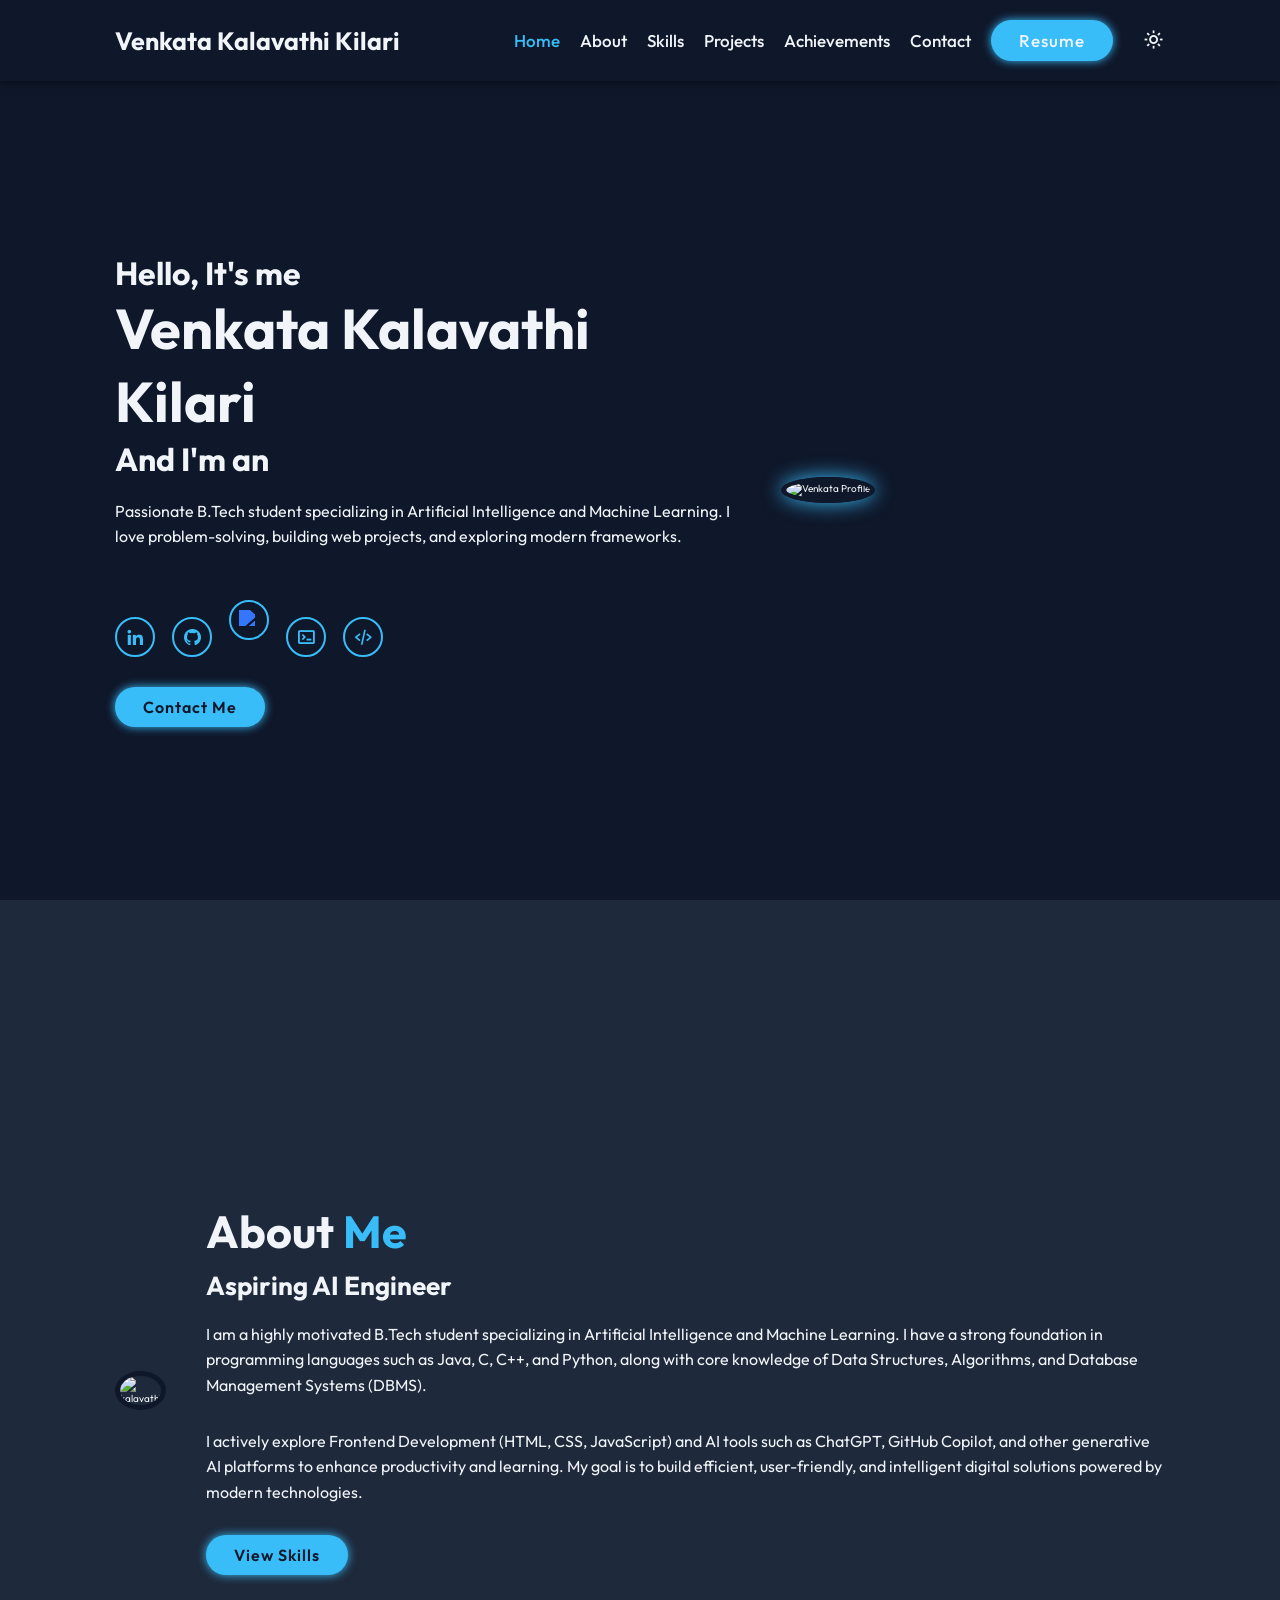
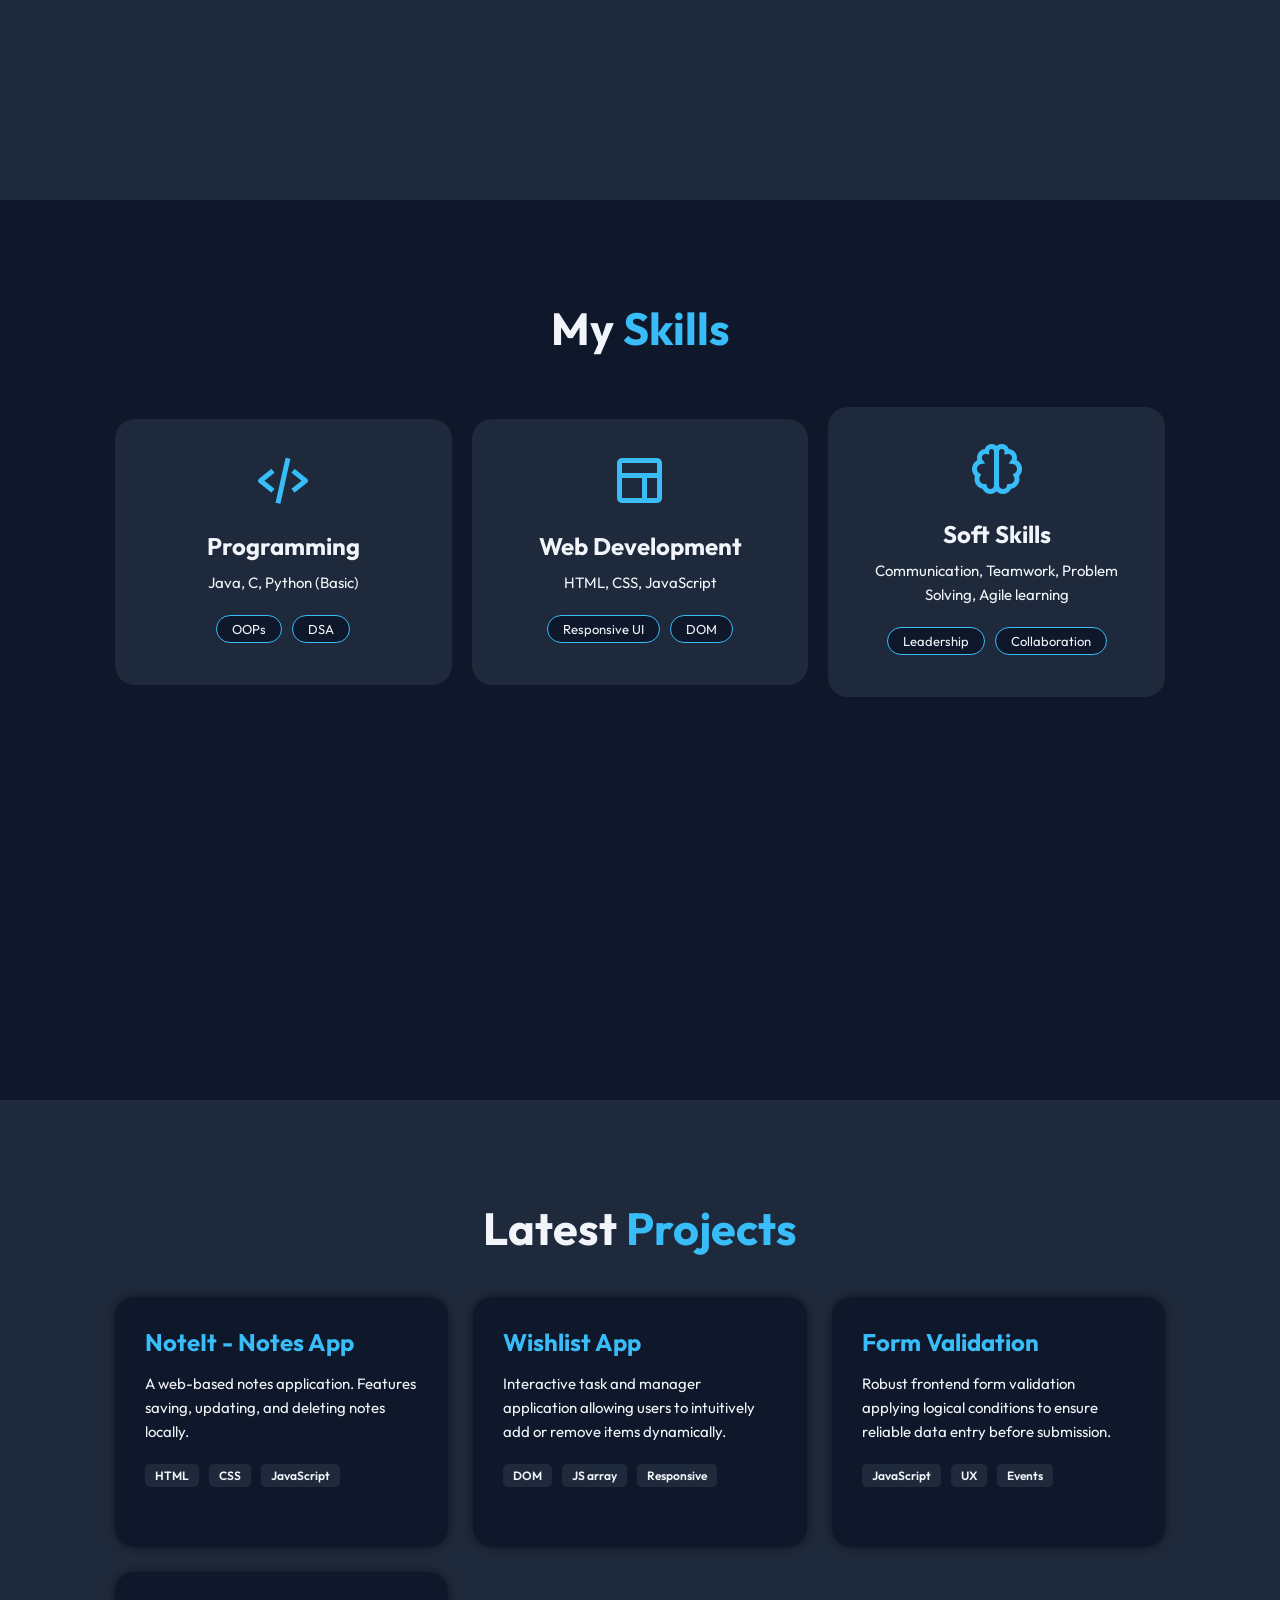
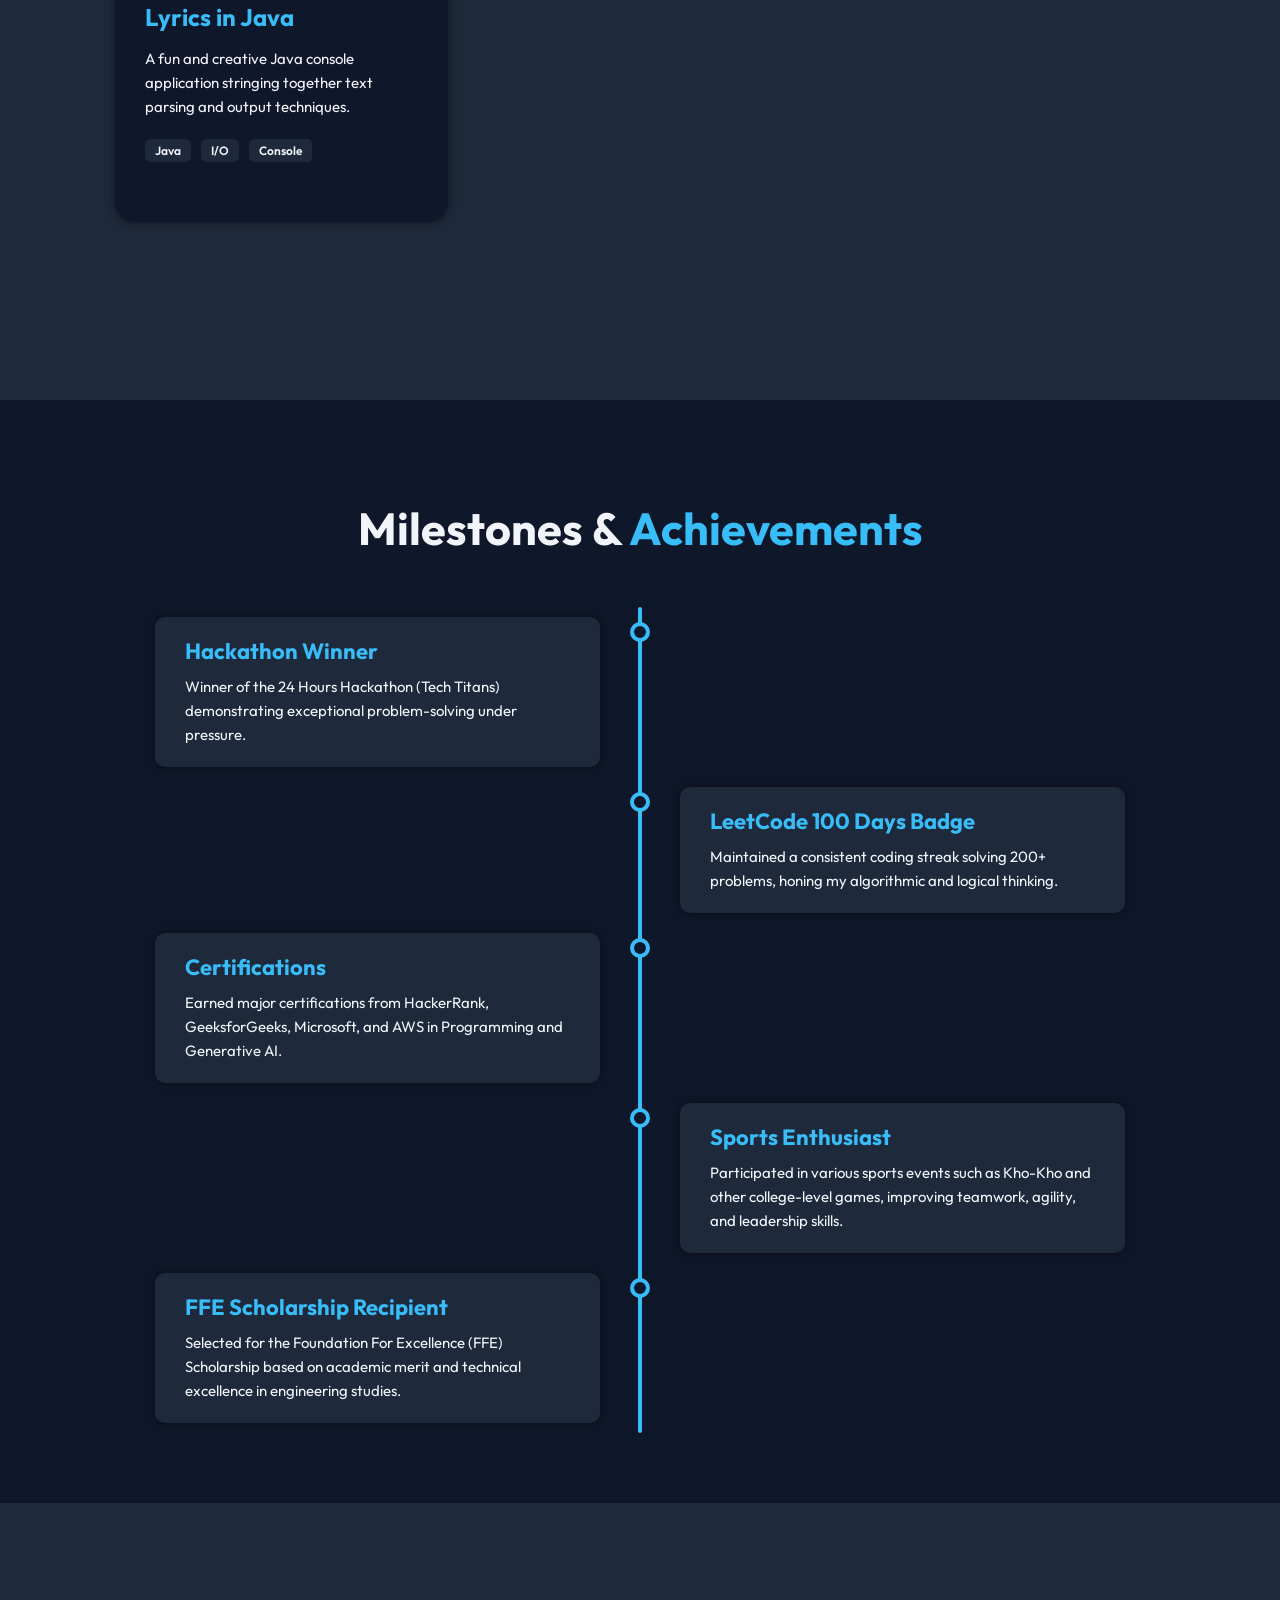
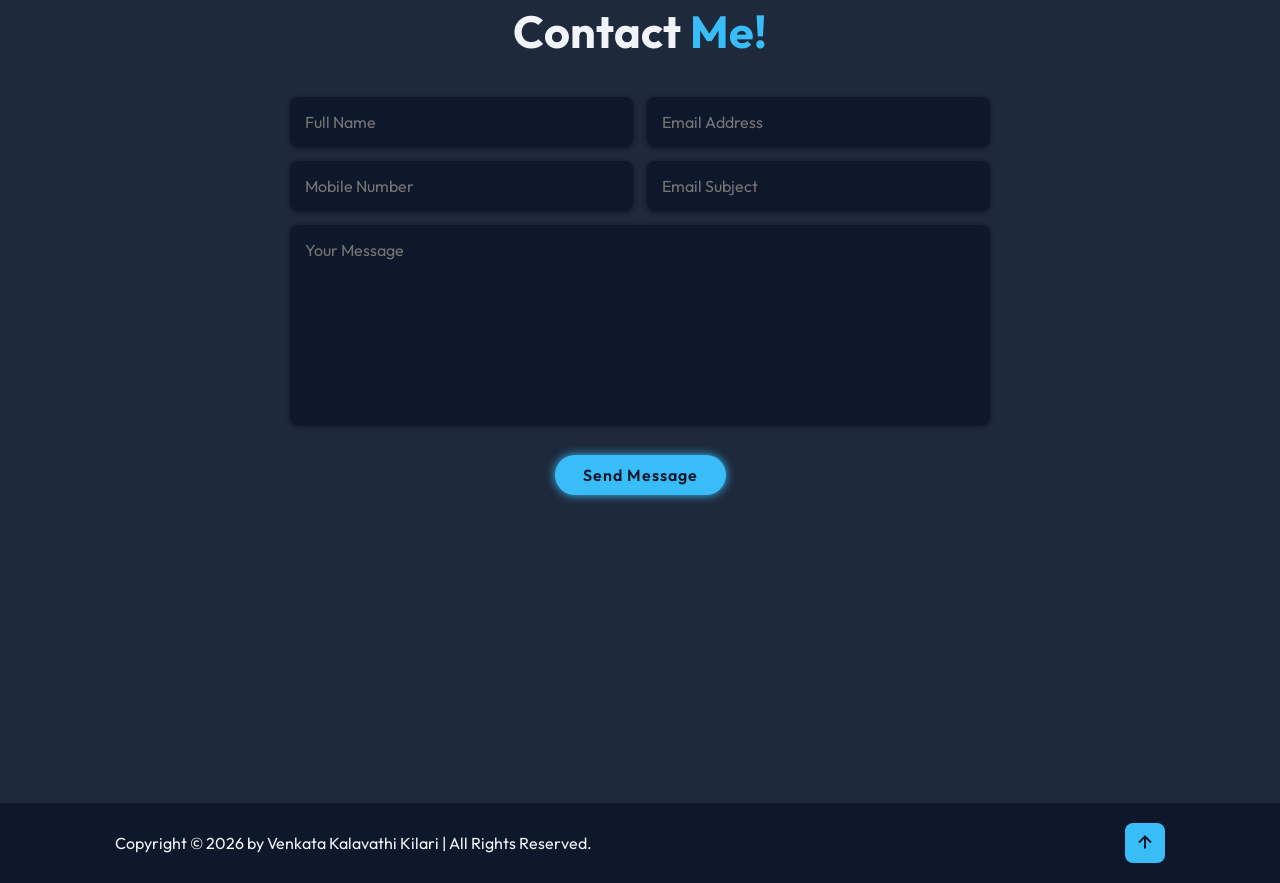
==== index.html @ 4424052f "Add files via upload" ====
<!DOCTYPE html>
<html lang="en">
<head>
    <meta charset="UTF-8">
    <meta name="viewport" content="width=device-width, initial-scale=1.0">
    <title>Venkata Kalavathi Kilari | Portfolio</title>
    <!-- Google Fonts -->
    <link href="https://fonts.googleapis.com/css2?family=Outfit:wght@300;400;600;700&display=swap" rel="stylesheet">
    <!-- Boxicons -->
    <link href='https://unpkg.com/boxicons@2.1.4/css/boxicons.min.css' rel='stylesheet'>
    <!-- Custom CSS -->
    <link rel="stylesheet" href="style.css">
</head>
<body>
    
    <!-- Header / Navbar -->
    <header class="header">
        <a href="#home" class="logo">Venkata Kalavathi Kilari</a>
        
        <div class="bx bx-menu" id="menu-icon"></div>

        <nav class="navbar">
            <a href="#home" class="active">Home</a>
            <a href="#about">About</a>
            <a href="#skills">Skills</a>
            <a href="#projects">Projects</a>
            <a href="#achievements">Achievements</a>
            <a href="#contact">Contact</a>
            <a href="kala_resume.pdf" download class="btn">Resume</a>
            <div class="theme-toggle">
                <i class='bx bx-moon' id="theme-btn"></i>
            </div>
        </nav>
    </header>

    <!-- Home Section -->
    <section class="home" id="home">
        <div class="home-content">
            <h3>Hello, It's me</h3>
            <h1>Venkata Kalavathi Kilari</h1>
            <h3>And I'm an <span class="multiple-text"></span></h3>
            <p>Passionate B.Tech student specializing in Artificial Intelligence and Machine Learning. I love problem-solving, building web projects, and exploring modern frameworks.</p>
            
           <div class="social-media">
    <a href="https://www.linkedin.com/in/venkata-kalavathi-kilari-476359321" target="_blank">
        <i class='bx bxl-linkedin'></i>
    </a>

    <a href="https://github.com/venkata-kalavathi-kilari" target="_blank">
        <i class='bx bxl-github'></i>
    </a>

    <a href="https://www.geeksforgeeks.org/profile/venkatakalavathikilari?tab=activity" target="_blank">
         <img src="https://upload.wikimedia.org/wikipedia/commons/4/43/GeeksforGeeks.svg" alt="GFG">
    </a>

   <a href="https://www.hackerrank.com/venkatakalavath1" target="_blank" class="hr-link">
    <i class='bx bx-terminal'></i>
    </a>

    <a href="https://leetcode.com/problemset/" target="_blank">
        <i class='bx bx-code-alt'></i>
    </a>
</div>
            
           <a href="#contact" class="btn">Contact Me</a>
        </div>
        <div class="home-img">
            <div class="img-box">
                <!-- Using a visually pleasing placeholder avatar -->
                <img src="https://media.licdn.com/dms/image/v2/D4E03AQESNVISHV5X1w/profile-displayphoto-crop_800_800/B4EZiN_6AXHEAM-/0/1754728997893?e=1778716800&v=beta&t=GZYtSQ_8j6cAqib2WDp7iJnQko_JyfWH1aXpebyuhdc" alt="Venkata Profile">
            </div>
        </div>
    </section>

    <!-- About Section -->
    <section class="about" id="about">
        <div class="about-img">
            <img src="https://media.licdn.com/dms/image/v2/D4E03AQESNVISHV5X1w/profile-displayphoto-crop_800_800/B4EZiN_6AXHEAM-/0/1754728997893?e=1778716800&v=beta&t=GZYtSQ_8j6cAqib2WDp7iJnQko_JyfWH1aXpebyuhdc" alt="kalavathi">
        </div>
        <div class="about-content">
            <h2 class="heading">About <span>Me</span></h2>
            <h3>Aspiring AI Engineer</h3>
           <p>
I am a highly motivated B.Tech student specializing in Artificial Intelligence and Machine Learning. I have a strong foundation in programming languages such as Java, C, C++, and Python, along with core knowledge of Data Structures, Algorithms, and Database Management Systems (DBMS).
</p>

<p>
I actively explore Frontend Development (HTML, CSS, JavaScript) and AI tools such as ChatGPT, GitHub Copilot, and other generative AI platforms to enhance productivity and learning. My goal is to build efficient, user-friendly, and intelligent digital solutions powered by modern technologies.
</p>
            <a href="#skills" class="btn">View Skills</a>
        </div>
    </section>

    <!-- Skills Section -->
    <section class="skills" id="skills">
        <h2 class="heading">My <span>Skills</span></h2>
        
        <div class="skills-container">
            <div class="skills-box">
                <i class='bx bx-code-alt'></i>
                <h3>Programming</h3>
                <p>Java, C, Python (Basic)</p>
                <div class="skill-tags">
                    <span>OOPs</span>
                    <span>DSA</span>
                </div>
            </div>
            
            <div class="skills-box">
                <i class='bx bx-layout'></i>
                <h3>Web Development</h3>
                <p>HTML, CSS, JavaScript</p>
                <div class="skill-tags">
                    <span>Responsive UI</span>
                    <span>DOM</span>
                </div>
            </div>
            
            <div class="skills-box">
                <i class='bx bx-brain'></i>
                <h3>Soft Skills</h3>
                <p>Communication, Teamwork, Problem Solving, Agile learning</p>
                <div class="skill-tags">
                    <span>Leadership</span>
                    <span>Collaboration</span>
                </div>
            </div>
        </div>
    </section>

    <!-- Projects Section -->
    <section class="projects" id="projects">
        <h2 class="heading">Latest <span>Projects</span></h2>
        
        <div class="portfolio-container">
            <div class="portfolio-box">
                <div class="portfolio-content">
                    <h4>NoteIt - Notes App</h4>
                    <p>A web-based notes application. Features saving, updating, and deleting notes locally.</p>
                    <div class="tech-stack">
                        <span>HTML</span><span>CSS</span><span>JavaScript</span>
                    </div>
                </div>
            </div>

            <div class="portfolio-box">
                <div class="portfolio-content">
                    <h4>Wishlist App</h4>
                    <p>Interactive task and manager application allowing users to intuitively add or remove items dynamically.</p>
                    <div class="tech-stack">
                        <span>DOM</span><span>JS array</span><span>Responsive</span>
                    </div>
                </div>
            </div>

            <div class="portfolio-box">
                <div class="portfolio-content">
                    <h4>Form Validation</h4>
                    <p>Robust frontend form validation applying logical conditions to ensure reliable data entry before submission.</p>
                    <div class="tech-stack">
                        <span>JavaScript</span><span>UX</span><span>Events</span>
                    </div>
                </div>
            </div>

            <div class="portfolio-box">
                <div class="portfolio-content">
                    <h4>Lyrics in Java</h4>
                    <p>A fun and creative Java console application stringing together text parsing and output techniques.</p>
                    <div class="tech-stack">
                        <span>Java</span><span>I/O</span><span>Console</span>
                    </div>
                </div>
            </div>
        </div>
    </section>

    <!-- Achievements Section -->
    <section class="achievements" id="achievements">
        <h2 class="heading">Milestones & <span>Achievements</span></h2>
        
        <div class="timeline">
            <div class="timeline-item">
                <div class="timeline-dot"></div>
                <div class="timeline-content">
                    <h3>Hackathon Winner</h3>
                    <p>Winner of the 24 Hours Hackathon (Tech Titans) demonstrating exceptional problem-solving under pressure.</p>
                </div>
            </div>
            <div class="timeline-item">
                <div class="timeline-dot"></div>
                <div class="timeline-content">
                    <h3>LeetCode 100 Days Badge</h3>
                    <p>Maintained a consistent coding streak solving 200+ problems, honing my algorithmic and logical thinking.</p>
                </div>
            </div>
            <div class="timeline-item">
                <div class="timeline-dot"></div>
                <div class="timeline-content">
                    <h3>Certifications</h3>
                    <p>Earned major certifications from HackerRank, GeeksforGeeks, Microsoft, and AWS in Programming and Generative AI.</p>
                </div>
            </div>
            <div class="timeline-item">
                <div class="timeline-dot"></div>
                <div class="timeline-content">
                    <h3>Sports Enthusiast</h3>
                    <p>Participated in various sports events such as Kho-Kho and other college-level games, improving teamwork, agility, and leadership skills.</p>
                </div>
            </div>
            <div class="timeline-item">
    <div class="timeline-dot"></div>
    <div class="timeline-content">
       <h3>FFE Scholarship Recipient</h3>
    <p>Selected for the Foundation For Excellence (FFE) Scholarship based on academic merit and technical excellence in engineering studies.</p>
    </div>
</div>
        </div>
    </section>

    <!-- Contact Section -->
    <section class="contact" id="contact">
    <h2 class="heading">Contact <span>Me!</span></h2>
    
    <form action="https://formsubmit.co/venkatakalavathikilari@gmail.com" method="POST">

    <input type="hidden" name="_captcha" value="false">
    <input type="hidden" name="_next" value="https://thankyou-d0d315.netlify.app/">

    <div class="input-box">
        <input type="text" name="name" placeholder="Full Name" required>
        <input type="email" name="email" placeholder="Email Address" required>
    </div>

    <div class="input-box">
        <input type="number" name="phone" placeholder="Mobile Number">
        <input type="text" name="subject" placeholder="Email Subject">
    </div>

    <textarea name="message" placeholder="Your Message" required></textarea>

    <input type="submit" value="Send Message" class="btn">

</form>
</section>
    <!-- Footer -->
    <footer class="footer">
        <div class="footer-text">
            <p>Copyright &copy; 2026 by Venkata Kalavathi Kilari | All Rights Reserved.</p>
        </div>
        <div class="footer-iconTop">
            <a href="#home"><i class='bx bx-up-arrow-alt'></i></a>
        </div>
    </footer>

    <!-- Typed JS for typing animation -->
    <script src="https://unpkg.com/typed.js@2.1.0/dist/typed.umd.js"></script>
    <!-- Custom JS -->
    <script src="script.js"></script>
</body>
</html>
---- style.css ----
/* Base styling and variables */
:root {
    --bg-color: #f8fafc;
    --text-color: #0f172a;
    --main-color: #6366f1; /* Indigo color for modern feel */
    --second-bg-color: #e2e8f0;
    --shadow-color: rgba(0,0,0,0.1);
}

.dark-mode {
    --bg-color: #0f172a;
    --text-color: #f1f5f9;
    --main-color: #38bdf8; /* Light blue accent */
    --second-bg-color: #1e293b;
    --shadow-color: rgba(0,0,0,0.5);
}

* {
    margin: 0;
    padding: 0;
    box-sizing: border-box;
    text-decoration: none;
    border: none;
    outline: none;
    scroll-behavior: smooth;
    font-family: 'Outfit', sans-serif;
}

html {
    font-size: 62.5%; /* 1rem = 10px */
    overflow-x: hidden;
}

body {
    background: var(--bg-color);
    color: var(--text-color);
    transition: background 0.3s ease, color 0.3s ease;
}

/* Header & Nav */
.header {
    position: fixed;
    top: 0;
    left: 0;
    width: 100%;
    padding: 2rem 9%;
    background: var(--bg-color);
    display: flex;
    justify-content: space-between;
    align-items: center;
    z-index: 100;
    transition: 0.3s;
    box-shadow: 0 .1rem 1rem var(--shadow-color);
}

.logo {
    font-size: 2.5rem;
    color: var(--text-color);
    font-weight: 700;
    cursor: default;
}

.logo span {
    color: var(--main-color);
}

.navbar {
    display: flex;
    align-items: center;
    gap: 2rem;
}

.navbar a {
    font-size: 1.7rem;
    color: var(--text-color);
    font-weight: 500;
    transition: 0.3s;
}

.navbar a:hover,
.navbar a.active {
    color: var(--main-color);
}

#menu-icon {
    font-size: 3.6rem;
    color: var(--text-color);
    display: none;
    cursor: pointer;
}

.theme-toggle {
    font-size: 2.2rem;
    cursor: pointer;
    color: var(--text-color);
    margin-left: 1rem;
    transition: 0.3s;
}

.theme-toggle:hover {
    color: var(--main-color);
}

/* Base Section */
section {
    min-height: 100vh;
    padding: 10rem 9% 2rem;
}

.heading {
    text-align: center;
    font-size: 4.5rem;
}

.heading span {
    color: var(--main-color);
}

/* Home Section */
.home {
    display: flex;
    justify-content: center;
    align-items: center;
    gap: 4rem;
}

.home-content h3 {
    font-size: 3.2rem;
    font-weight: 700;
}

.home-content h3:nth-of-type(2) {
    margin-bottom: 2rem;
}

span.multiple-text {
    color: var(--main-color);
}

.home-content h1 {
    font-size: 5.6rem;
    font-weight: 700;
    line-height: 1.3;
}

.home-content p {
    font-size: 1.6rem;
    line-height: 1.6;
    margin-bottom: 2rem;
}
.social-media a img {
    width: 2rem;
    height: 2rem;
    object-fit: contain;
    display: block;
    transition: 0.3s ease;
    
    /* BLUE THEME FILTER (matches your UI) */
    filter: brightness(0) saturate(100%) invert(35%) sepia(80%) saturate(1200%) hue-rotate(200deg);
}

/* same hover effect as others */
.social-media a:hover img {
    transform: scale(1.1);
}
.social-media a[href*="hackerrank"] img {
    width: 2rem;
    height: 2rem;
    filter: brightness(0) saturate(100%) invert(35%) sepia(80%) saturate(1200%) hue-rotate(200deg);
}
.social-media a {
    display: inline-flex;
    justify-content: center;
    align-items: center;
    width: 4rem;
    height: 4rem;
    background: transparent;
    border: .2rem solid var(--main-color);
    border-radius: 50%;
    font-size: 2rem;
    color: var(--main-color);
    margin: 3rem 1.5rem 3rem 0;
    transition: 0.5s ease;
}

.social-media a:hover {
    background: var(--main-color);
    color: var(--bg-color);
    box-shadow: 0 0 1rem var(--main-color);
}

.btn {
    display: inline-block;
    padding: 1rem 2.8rem;
    background: var(--main-color);
    border-radius: 4rem;
    box-shadow: 0 0 1rem var(--main-color);
    font-size: 1.6rem;
    color: var(--bg-color);
    letter-spacing: .1rem;
    font-weight: 600;
    transition: 0.5s ease;
}

.btn:hover {
    box-shadow: none;
    transform: scale(1.05);
}

.home-img .img-box {
    width: 30vw;
    animation: floatImage 4s ease-in-out infinite;
}

.home-img .img-box img {
    width: 100%;
    border-radius: 50%;
    box-shadow: 0 0 2rem var(--main-color);
    border: 5px solid var(--bg-color);
}

@keyframes floatImage {
    0% { transform: translateY(0); }
    50% { transform: translateY(-2.4rem); }
    100% { transform: translateY(0); }
}

/* About Section */
.about {
    display: flex;
    justify-content: center;
    align-items: center;
    gap: 4rem;
    background: var(--second-bg-color);
}

.about-img img {
    width: 30vw;
    border-radius: 50%;
    border: 5px solid var(--bg-color);
}

.about-content h2 {
    text-align: left;
    line-height: 1.2;
}

.about-content h3 {
    font-size: 2.6rem;
    margin: 1rem 0 2rem;
}

.about-content p {
    font-size: 1.6rem;
    margin: 2rem 0 3rem;
    line-height: 1.6;
}

/* Skills Section */
.skills h2 {
    margin-bottom: 5rem;
}

.skills-container {
    display: flex;
    justify-content: center;
    align-items: center;
    flex-wrap: wrap;
    gap: 2rem;
}

.skills-container .skills-box {
    flex: 1 1 30rem;
    background: var(--second-bg-color);
    padding: 3rem 2rem 4rem;
    border-radius: 2rem;
    text-align: center;
    border: .2rem solid transparent;
    transition: 0.5s ease;
}

.skills-container .skills-box:hover {
    border-color: var(--main-color);
    transform: translateY(-10px);
}

.skills-box i {
    font-size: 6rem;
    color: var(--main-color);
    margin-bottom: 2rem;
}

.skills-box h3 {
    font-size: 2.4rem;
    margin-bottom: 1rem;
}

.skills-box p {
    font-size: 1.5rem;
    margin: 1rem 0 2rem;
    line-height: 1.6;
}

.skill-tags {
    display: flex;
    justify-content: center;
    gap: 1rem;
    flex-wrap: wrap;
}

.skill-tags span {
    font-size: 1.3rem;
    background: var(--bg-color);
    padding: .5rem 1.5rem;
    border-radius: 2rem;
    border: .1rem solid var(--main-color);
    color: var(--text-color);
}

/* Projects Section */
.projects {
    background: var(--second-bg-color);
}

.projects h2 {
    margin-bottom: 4rem;
}

.portfolio-container {
    display: grid;
    grid-template-columns: repeat(auto-fit, minmax(30rem, 1fr));
    align-items: center;
    gap: 2.5rem;
}

.portfolio-box {
    border-radius: 2rem;
    box-shadow: 0 0 1rem var(--shadow-color);
    overflow: hidden;
    background: var(--bg-color);
    transition: 0.5s ease;
    padding: 3rem;
    display: flex;
    flex-direction: column;
    justify-content: space-between;
    height: 100%;
    min-height: 25rem;
}

.portfolio-box:hover {
    transform: translateY(-10px);
}

.portfolio-content h4 {
    font-size: 2.4rem;
    margin-bottom: 1.5rem;
    color: var(--main-color);
}

.portfolio-content p {
    font-size: 1.5rem;
    line-height: 1.6;
    margin-bottom: 2rem;
}

.tech-stack {
    display: flex;
    gap: 1rem;
    flex-wrap: wrap;
}

.tech-stack span {
    font-size: 1.2rem;
    background: var(--second-bg-color);
    padding: .4rem 1rem;
    border-radius: .5rem;
    color: var(--text-color);
    font-weight: 600;
}

/* Achievements Timeline */
.timeline {
    position: relative;
    max-width: 1200px;
    margin: 5rem auto;
}

.timeline::after {
    content: '';
    position: absolute;
    width: 4px;
    background-color: var(--main-color);
    top: 0;
    bottom: 0;
    left: 50%;
    margin-left: -2px;
    border-radius: 3px;
}

.timeline-item {
    padding: 10px 40px;
    position: relative;
    background-color: inherit;
    width: 50%;
}

.timeline-item:nth-child(odd) {
    left: 0;
}

.timeline-item:nth-child(even) {
    left: 50%;
}

.timeline-dot {
    position: absolute;
    width: 20px;
    height: 20px;
    right: -10px;
    background-color: var(--bg-color);
    border: 4px solid var(--main-color);
    top: 15px;
    border-radius: 50%;
    z-index: 1;
}

.timeline-item:nth-child(even) .timeline-dot {
    left: -10px;
}

.timeline-content {
    padding: 20px 30px;
    background-color: var(--second-bg-color);
    position: relative;
    border-radius: 10px;
    box-shadow: 0 0 1rem var(--shadow-color);
    transition: transform 0.3s ease;
}

.timeline-content:hover {
    transform: scale(1.02);
}

.timeline-content h3 {
    font-size: 2.2rem;
    margin-bottom: 1rem;
    color: var(--main-color);
}

.timeline-content p {
    font-size: 1.5rem;
    line-height: 1.6;
}

/* Contact Section */
.contact {
    background: var(--second-bg-color);
}

.contact h2 {
    margin-bottom: 3rem;
}

.contact form {
    max-width: 70rem;
    margin: 1rem auto;
    text-align: center;
    margin-bottom: 3rem;
}

.contact form .input-box {
    display: flex;
    justify-content: space-between;
    flex-wrap: wrap;
}

.contact form .input-box input,
.contact form textarea {
    width: 100%;
    padding: 1.5rem;
    font-size: 1.6rem;
    color: var(--text-color);
    background: var(--bg-color);
    border-radius: .8rem;
    margin: .7rem 0;
    box-shadow: 0 .1rem .5rem var(--shadow-color);
}

.contact form .input-box input {
    width: 49%;
}

.contact form textarea {
    resize: none;
    width: 100%;
    height: 200px;
}

.contact form .btn {
    margin-top: 2rem;
    cursor: pointer;
}

/* Footer Section */
.footer {
    display: flex;
    justify-content: space-between;
    align-items: center;
    flex-wrap: wrap;
    padding: 2rem 9%;
    background: var(--bg-color);
}

.footer-text p {
    font-size: 1.6rem;
}

.footer-iconTop a {
    display: inline-flex;
    justify-content: center;
    align-items: center;
    padding: .8rem;
    background: var(--main-color);
    border-radius: .8rem;
    transition: 0.5s ease;
}

.footer-iconTop a i {
    font-size: 2.4rem;
    color: var(--bg-color);
}

.footer-iconTop a:hover {
    box-shadow: 0 0 1rem var(--main-color);
    transform: translateY(-5px);
}

/* Responsive Design */
@media (max-width: 1200px) {
    html {
        font-size: 55%;
    }
}

@media (max-width: 991px) {
    .header {
        padding: 2rem 3%;
    }
    section {
        padding: 10rem 3% 2rem;
    }
    .footer {
        padding: 2rem 3%;
    }
    .home {
        flex-direction: column;
    }
    .about {
        flex-direction: column-reverse;
    }
    .home-img .img-box, .about-img img {
        width: 60vw;
    }
    .timeline::after {
        left: 31px;
    }
    .timeline-item {
        width: 100%;
        padding-left: 70px;
        padding-right: 25px;
    }
    .timeline-item:nth-child(even) {
        left: 0%;
    }
    .timeline-item:nth-child(even) .timeline-dot,
    .timeline-item:nth-child(odd) .timeline-dot {
        left: 21px;
    }
}

@media (max-width: 768px) {
    #menu-icon {
        display: block;
    }
    .navbar {
        position: absolute;
        top: 100%;
        left: 0;
        width: 100%;
        padding: 1rem 3%;
        background: var(--bg-color);
        border-top: .1rem solid rgba(0,0,0,.1);
        box-shadow: 0 .5rem 1rem var(--shadow-color);
        flex-direction: column;
        align-items: flex-start;
        display: none;
    }
    .navbar.active {
        display: flex;
    }
    .navbar a {
        display: block;
        font-size: 2rem;
        margin: 1rem 0;
    }
    .home-content h1 {
        font-size: 5rem;
    }
    .contact form .input-box input {
        width: 100%;
    }
}
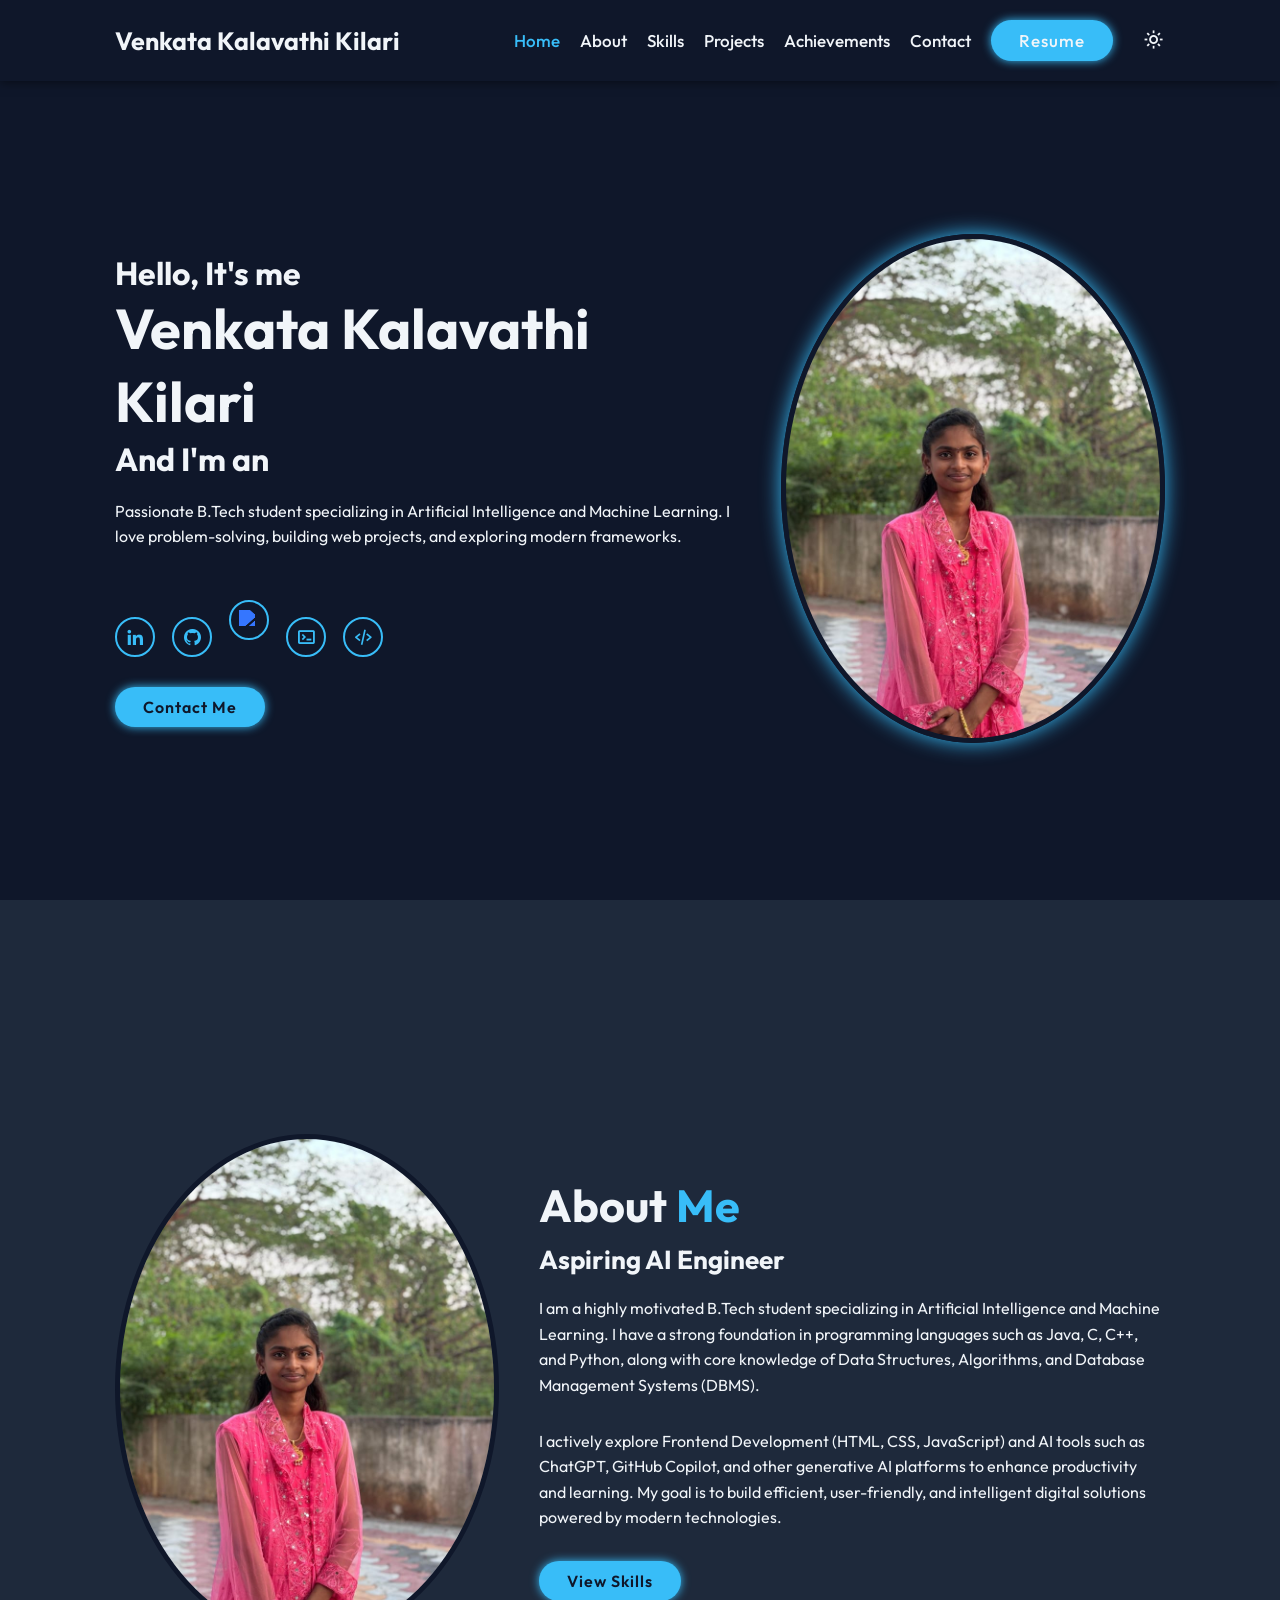
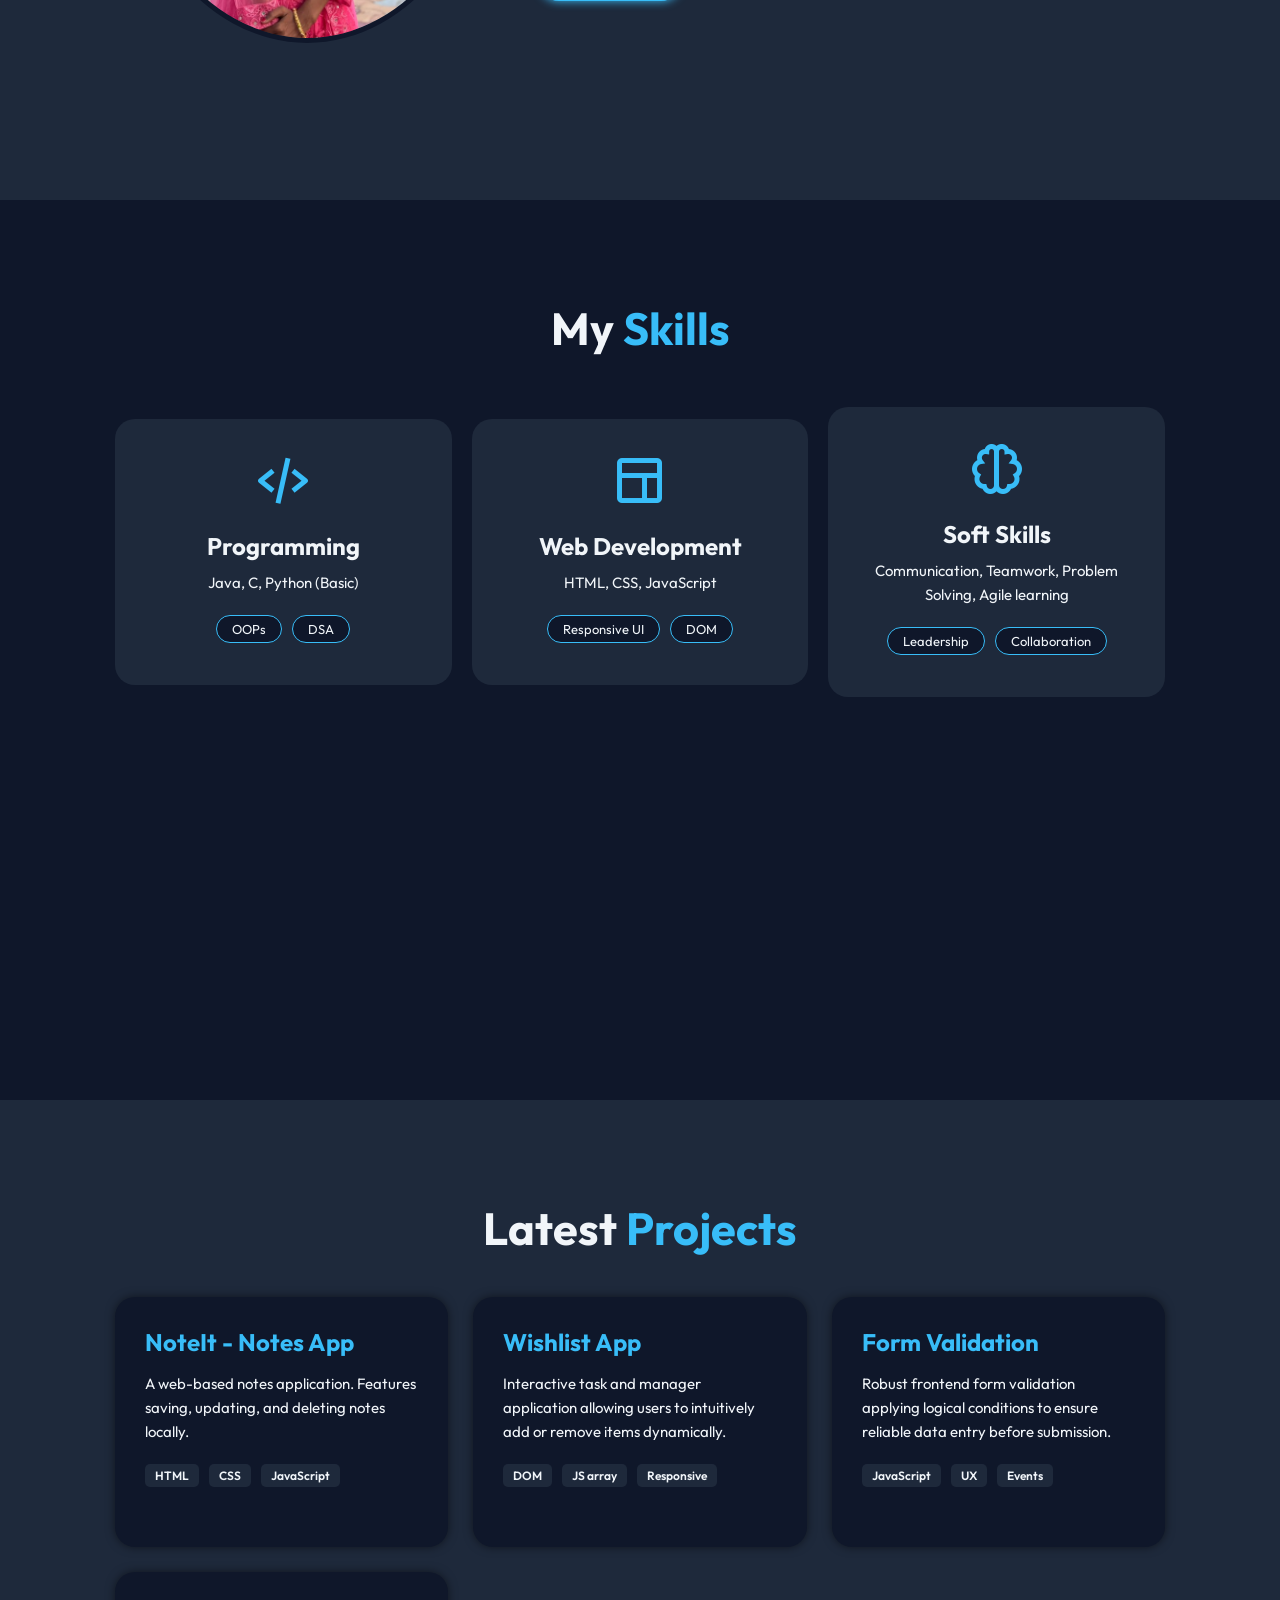
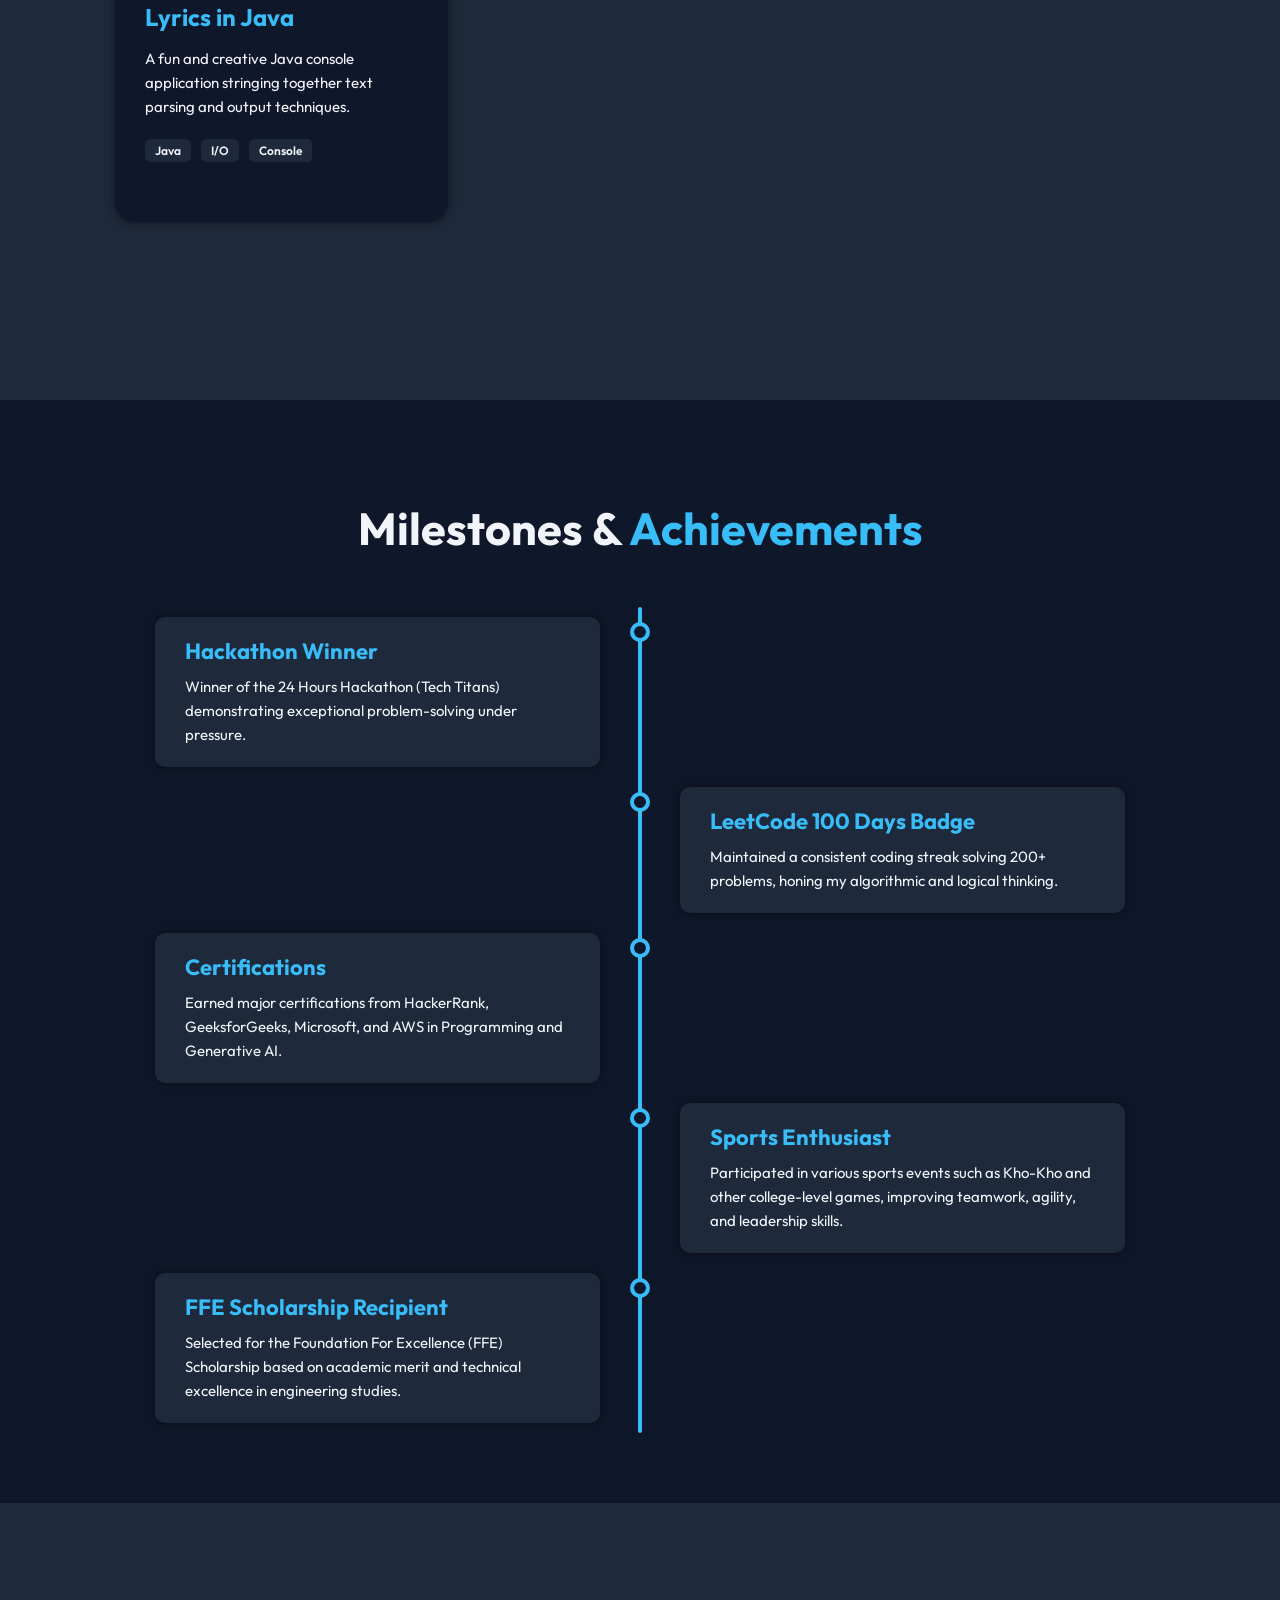
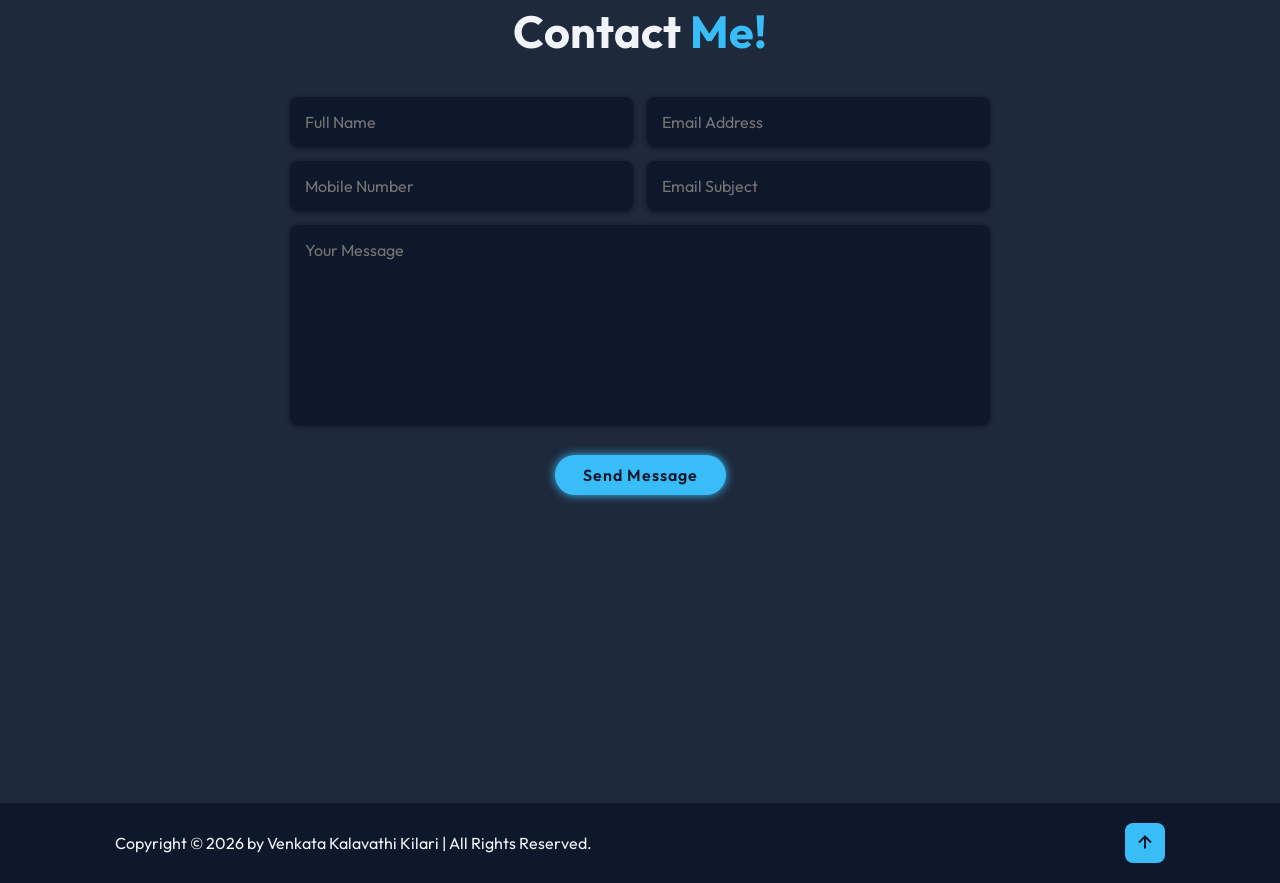
==== commit 604f4362: "Update index.html" ====
--- a/index.html
+++ b/index.html
@@ -68,7 +68,7 @@
         <div class="home-img">
             <div class="img-box">
                 <!-- Using a visually pleasing placeholder avatar -->
-                <img src="https://media.licdn.com/dms/image/v2/D4E03AQESNVISHV5X1w/profile-displayphoto-crop_800_800/B4EZiN_6AXHEAM-/0/1754728997893?e=1778716800&v=beta&t=GZYtSQ_8j6cAqib2WDp7iJnQko_JyfWH1aXpebyuhdc" alt="Venkata Profile">
+                <img src="kala.jpeg" alt="Venkata Profile">
             </div>
         </div>
     </section>
@@ -76,7 +76,7 @@
     <!-- About Section -->
     <section class="about" id="about">
         <div class="about-img">
-            <img src="https://media.licdn.com/dms/image/v2/D4E03AQESNVISHV5X1w/profile-displayphoto-crop_800_800/B4EZiN_6AXHEAM-/0/1754728997893?e=1778716800&v=beta&t=GZYtSQ_8j6cAqib2WDp7iJnQko_JyfWH1aXpebyuhdc" alt="kalavathi">
+            <img src="kala.jpeg" alt="kalavathi">
         </div>
         <div class="about-content">
             <h2 class="heading">About <span>Me</span></h2>
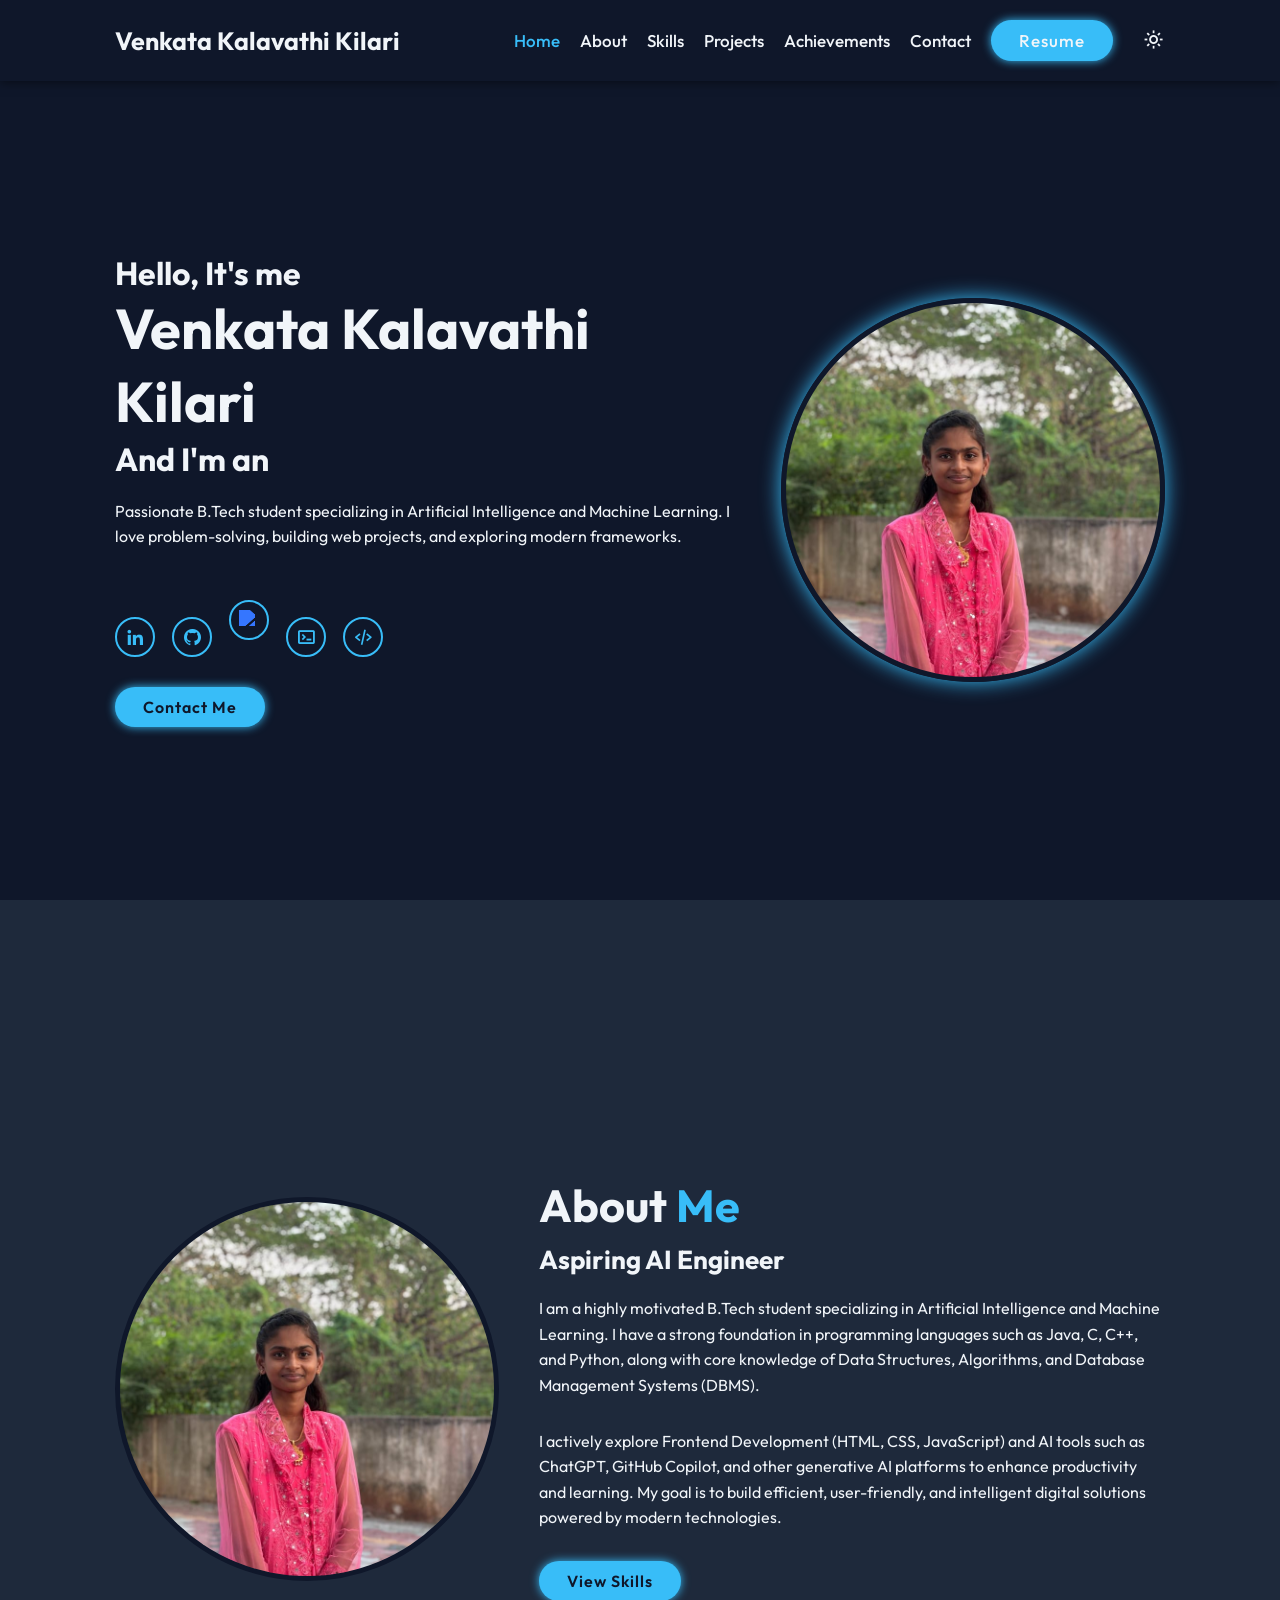
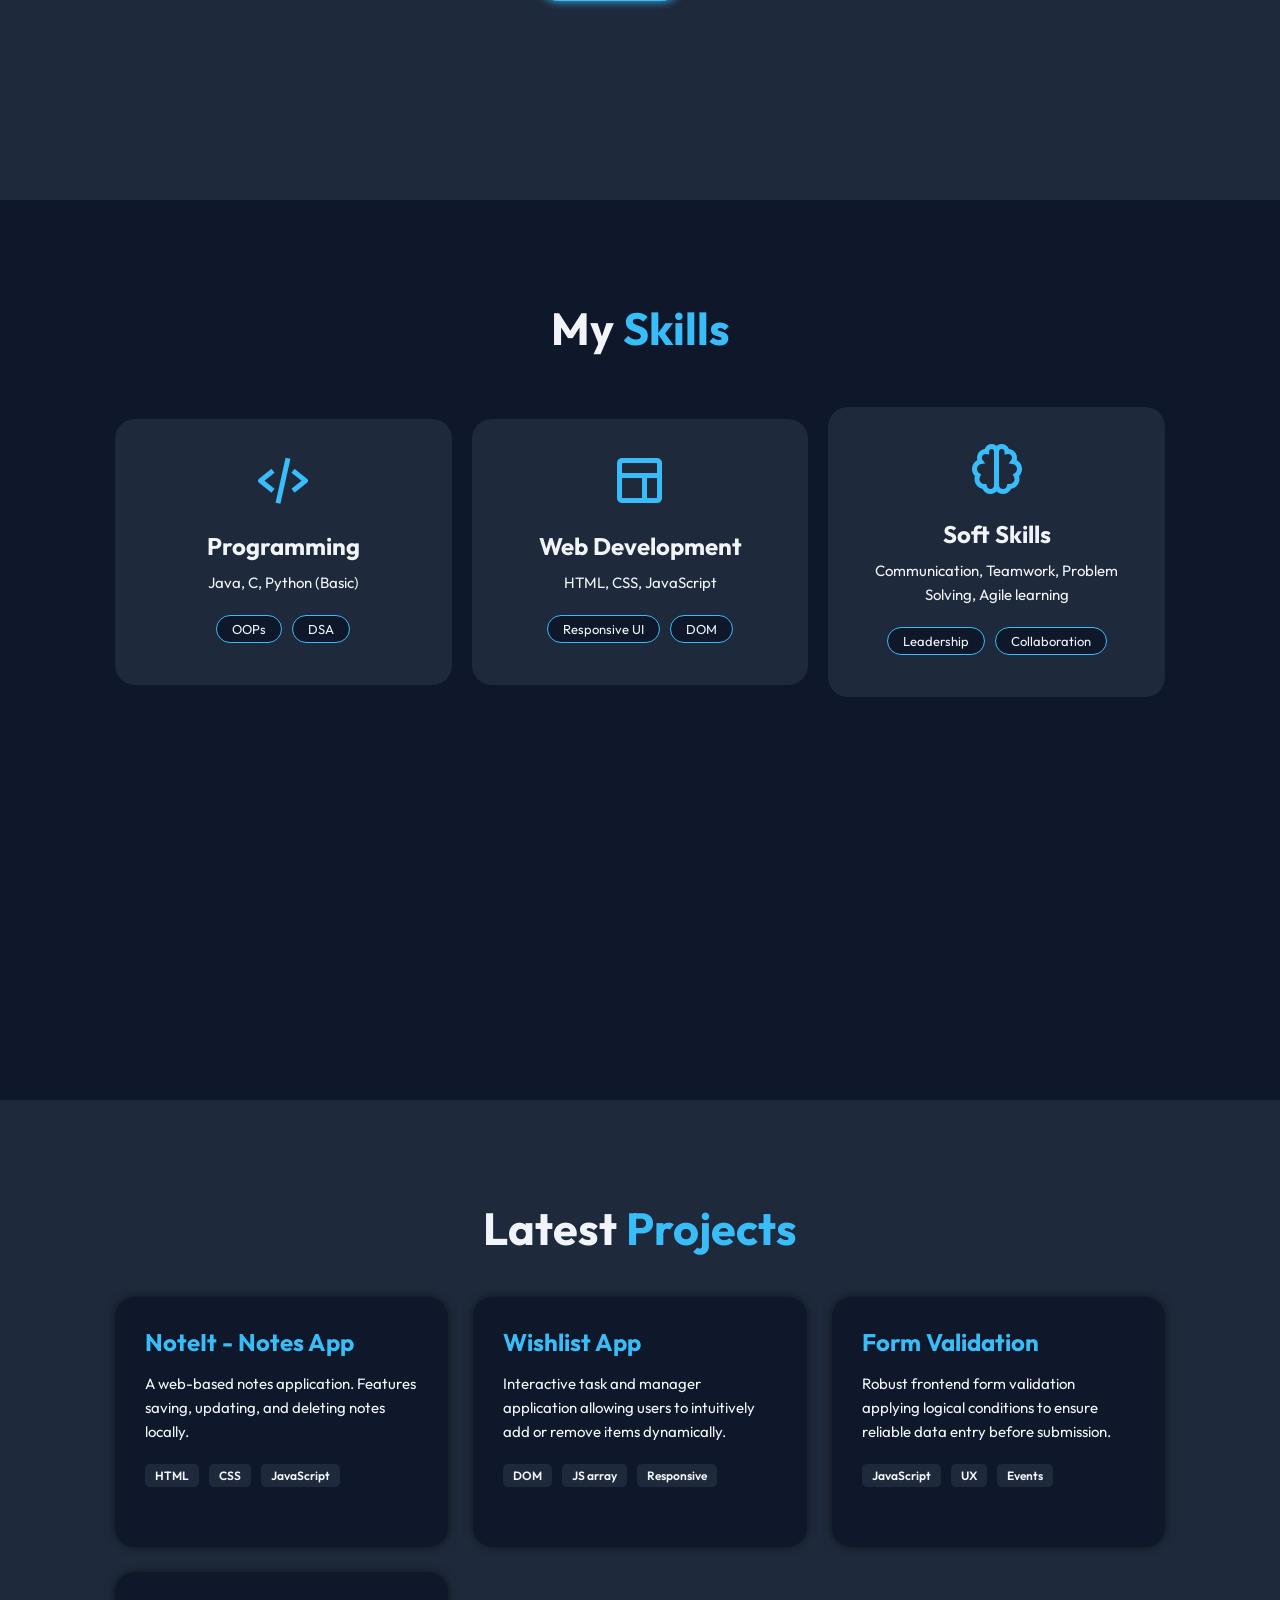
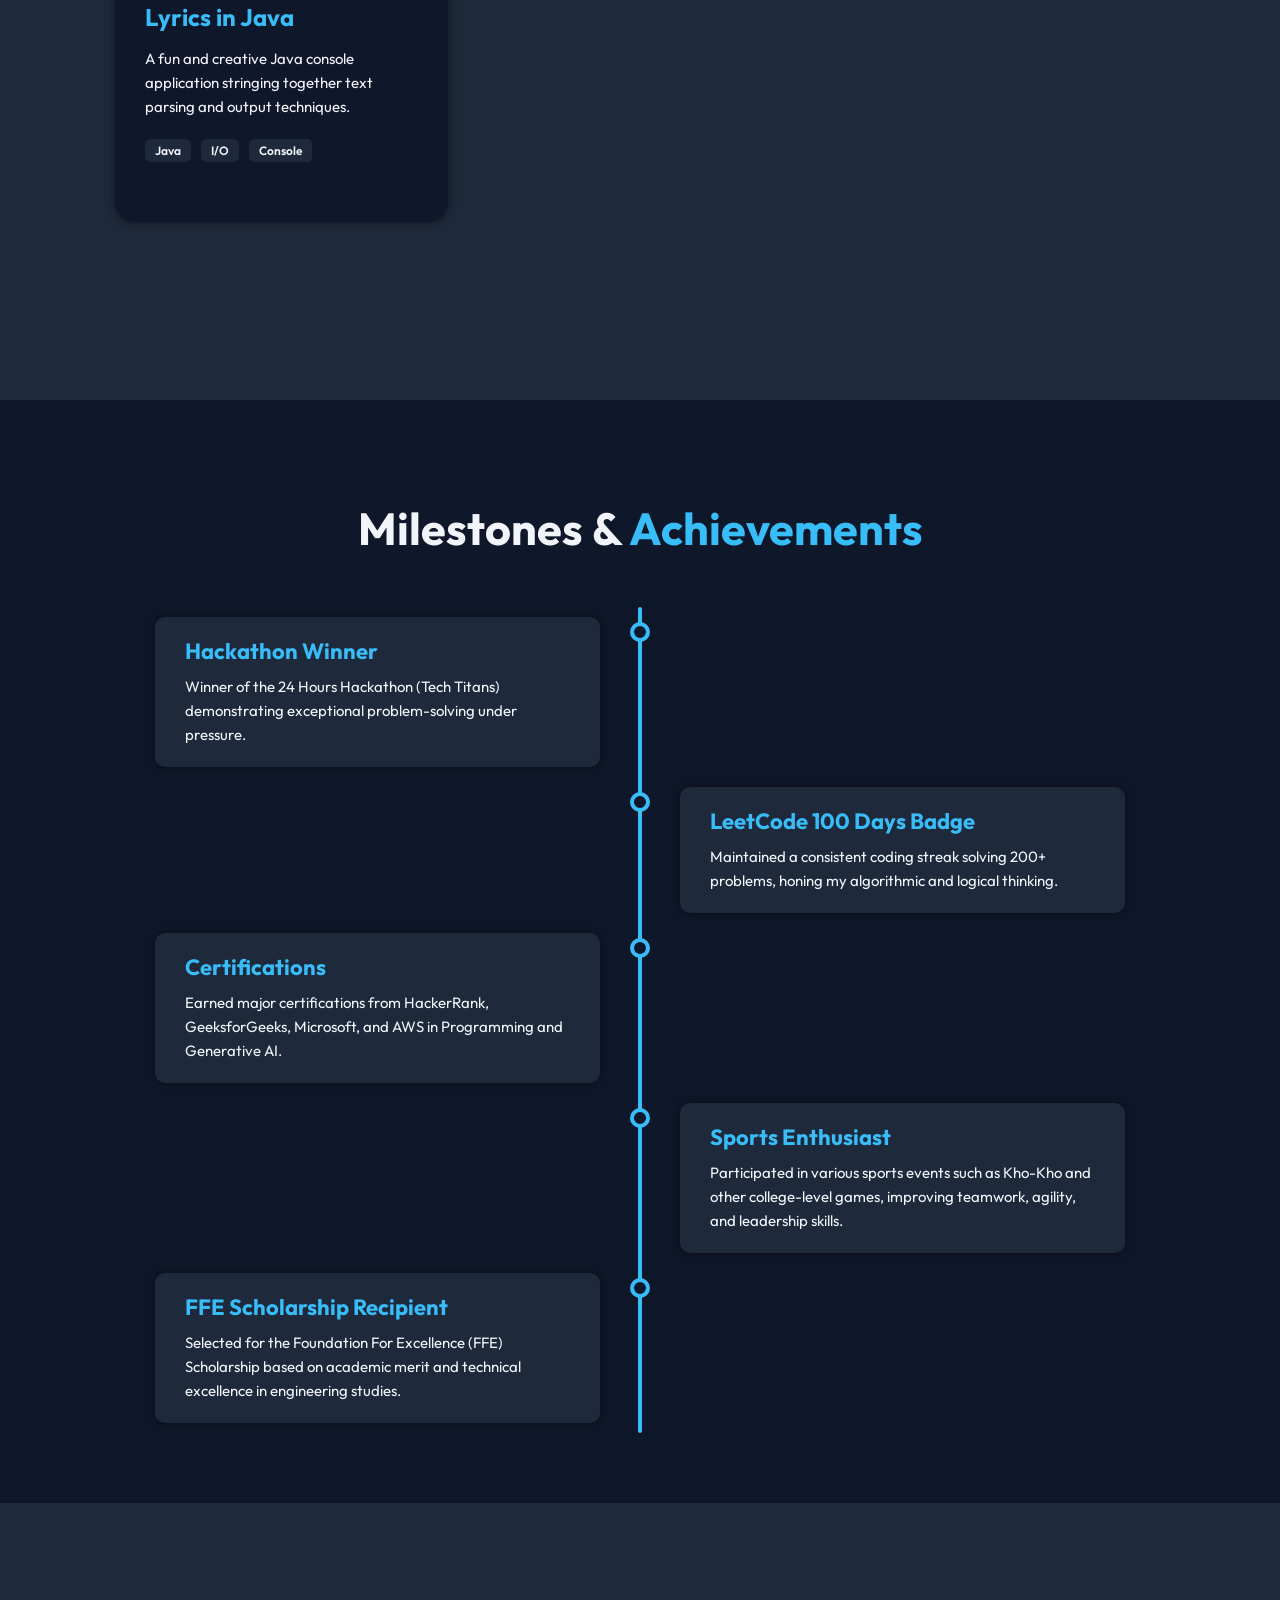
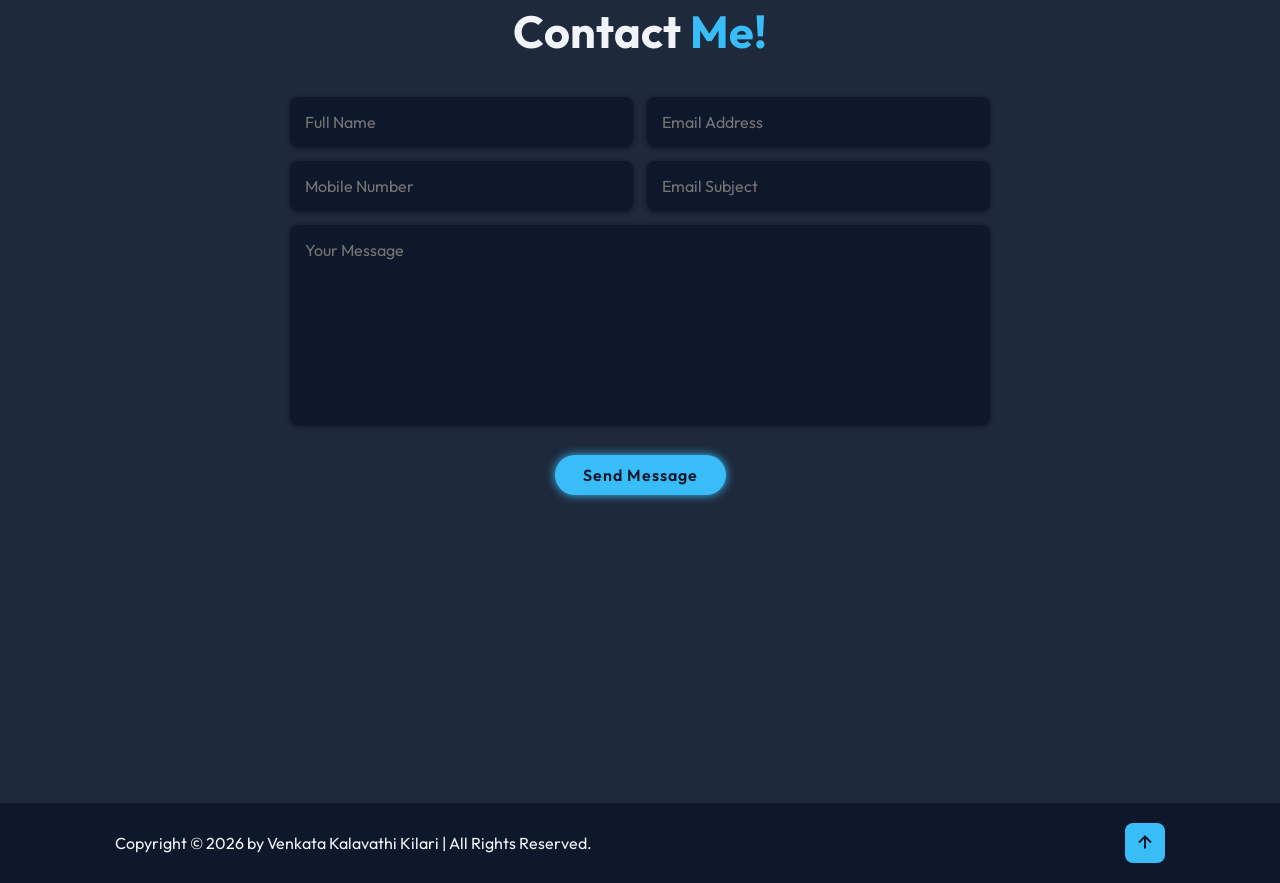
==== commit 0e0aad8f: "Update index.html" ====
--- a/index.html
+++ b/index.html
@@ -26,7 +26,7 @@
             <a href="#projects">Projects</a>
             <a href="#achievements">Achievements</a>
             <a href="#contact">Contact</a>
-            <a href="kala_resume.pdf" download class="btn">Resume</a>
+            <a href="resume(2).pdf" download class="btn">Resume</a>
             <div class="theme-toggle">
                 <i class='bx bx-moon' id="theme-btn"></i>
             </div>
--- a/style.css
+++ b/style.css
@@ -6,7 +6,9 @@
     --second-bg-color: #e2e8f0;
     --shadow-color: rgba(0,0,0,0.1);
 }
-
+.profile-img:hover{
+   transform: scale(1.1);
+}
 .dark-mode {
     --bg-color: #0f172a;
     --text-color: #f1f5f9;
@@ -209,11 +211,16 @@
 
 .home-img .img-box {
     width: 30vw;
+    height: auto;
+    aspect-ratio: 1 / 1;
     animation: floatImage 4s ease-in-out infinite;
 }
 
 .home-img .img-box img {
+    display: block;
     width: 100%;
+    height: 100%;
+    object-fit: cover;
     border-radius: 50%;
     box-shadow: 0 0 2rem var(--main-color);
     border: 5px solid var(--bg-color);
@@ -236,6 +243,9 @@
 
 .about-img img {
     width: 30vw;
+    height: auto;
+    aspect-ratio: 1 / 1;
+    object-fit: cover;
     border-radius: 50%;
     border: 5px solid var(--bg-color);
 }
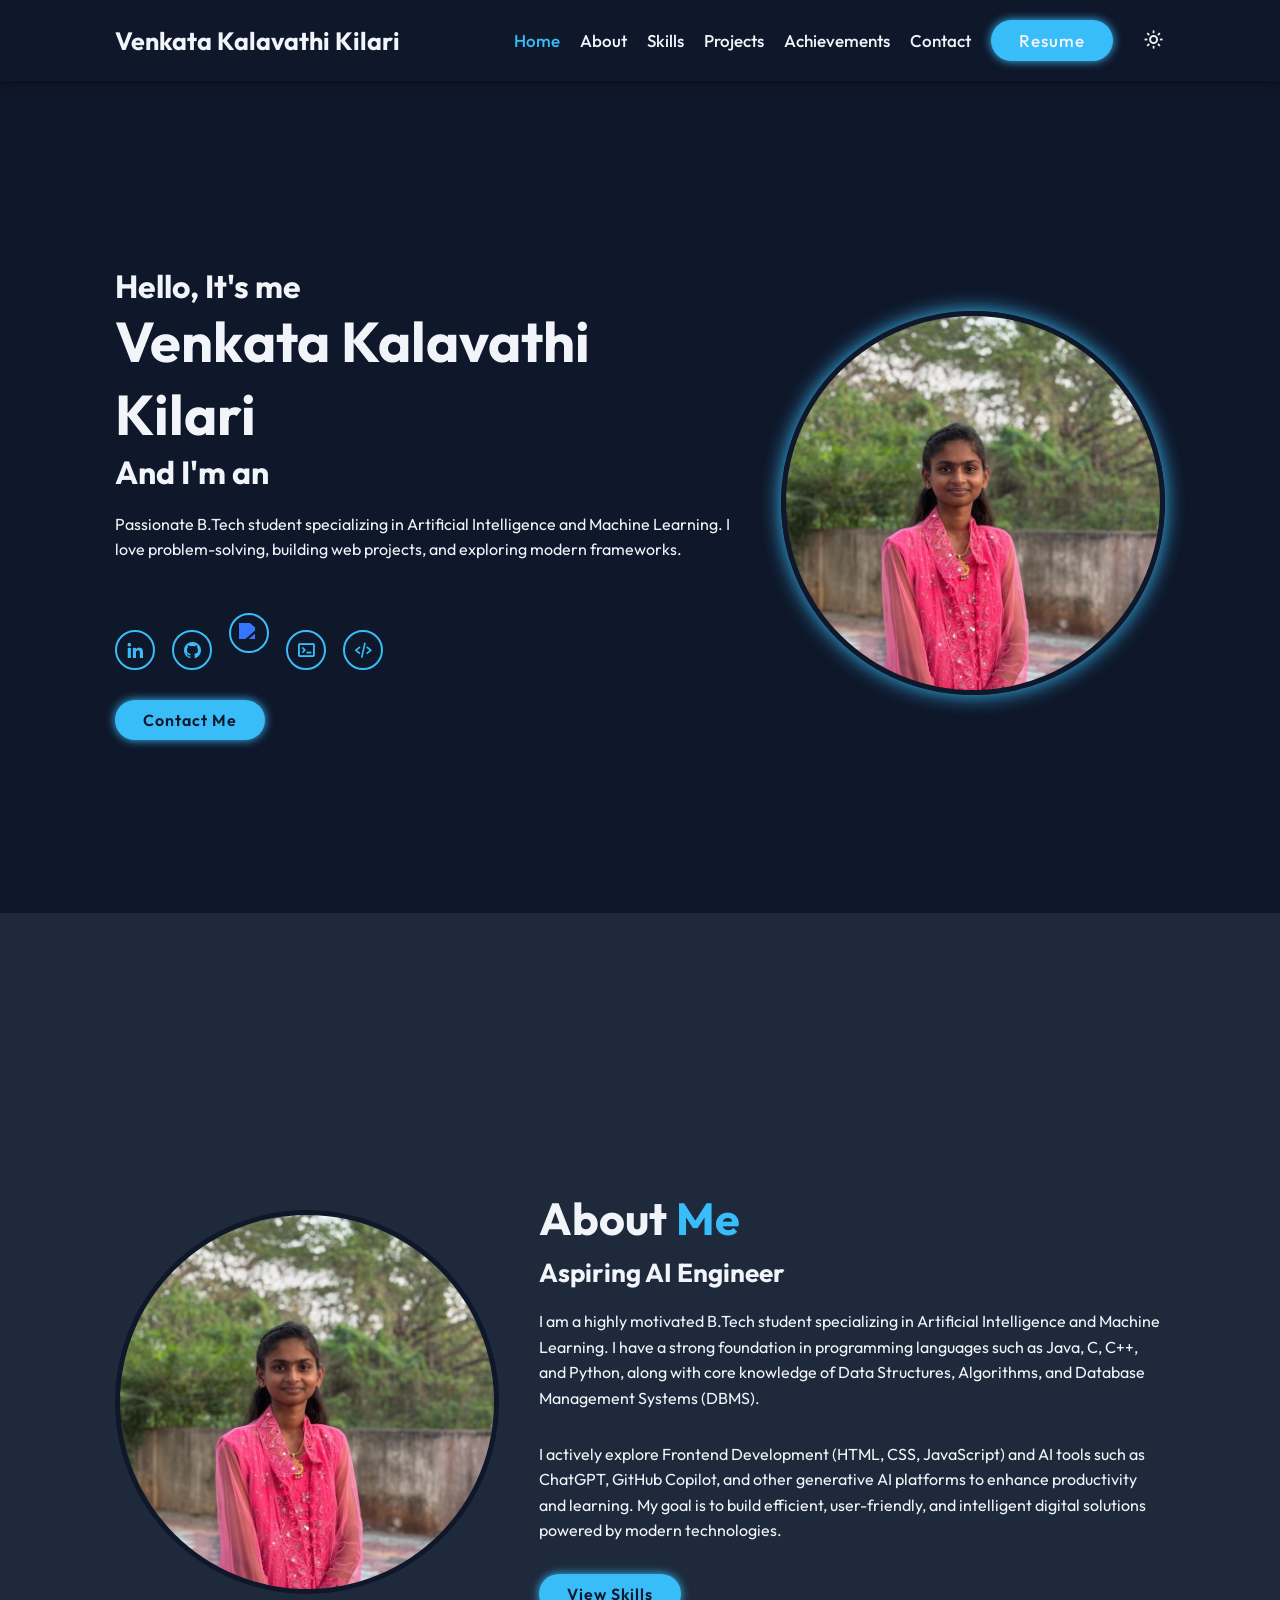
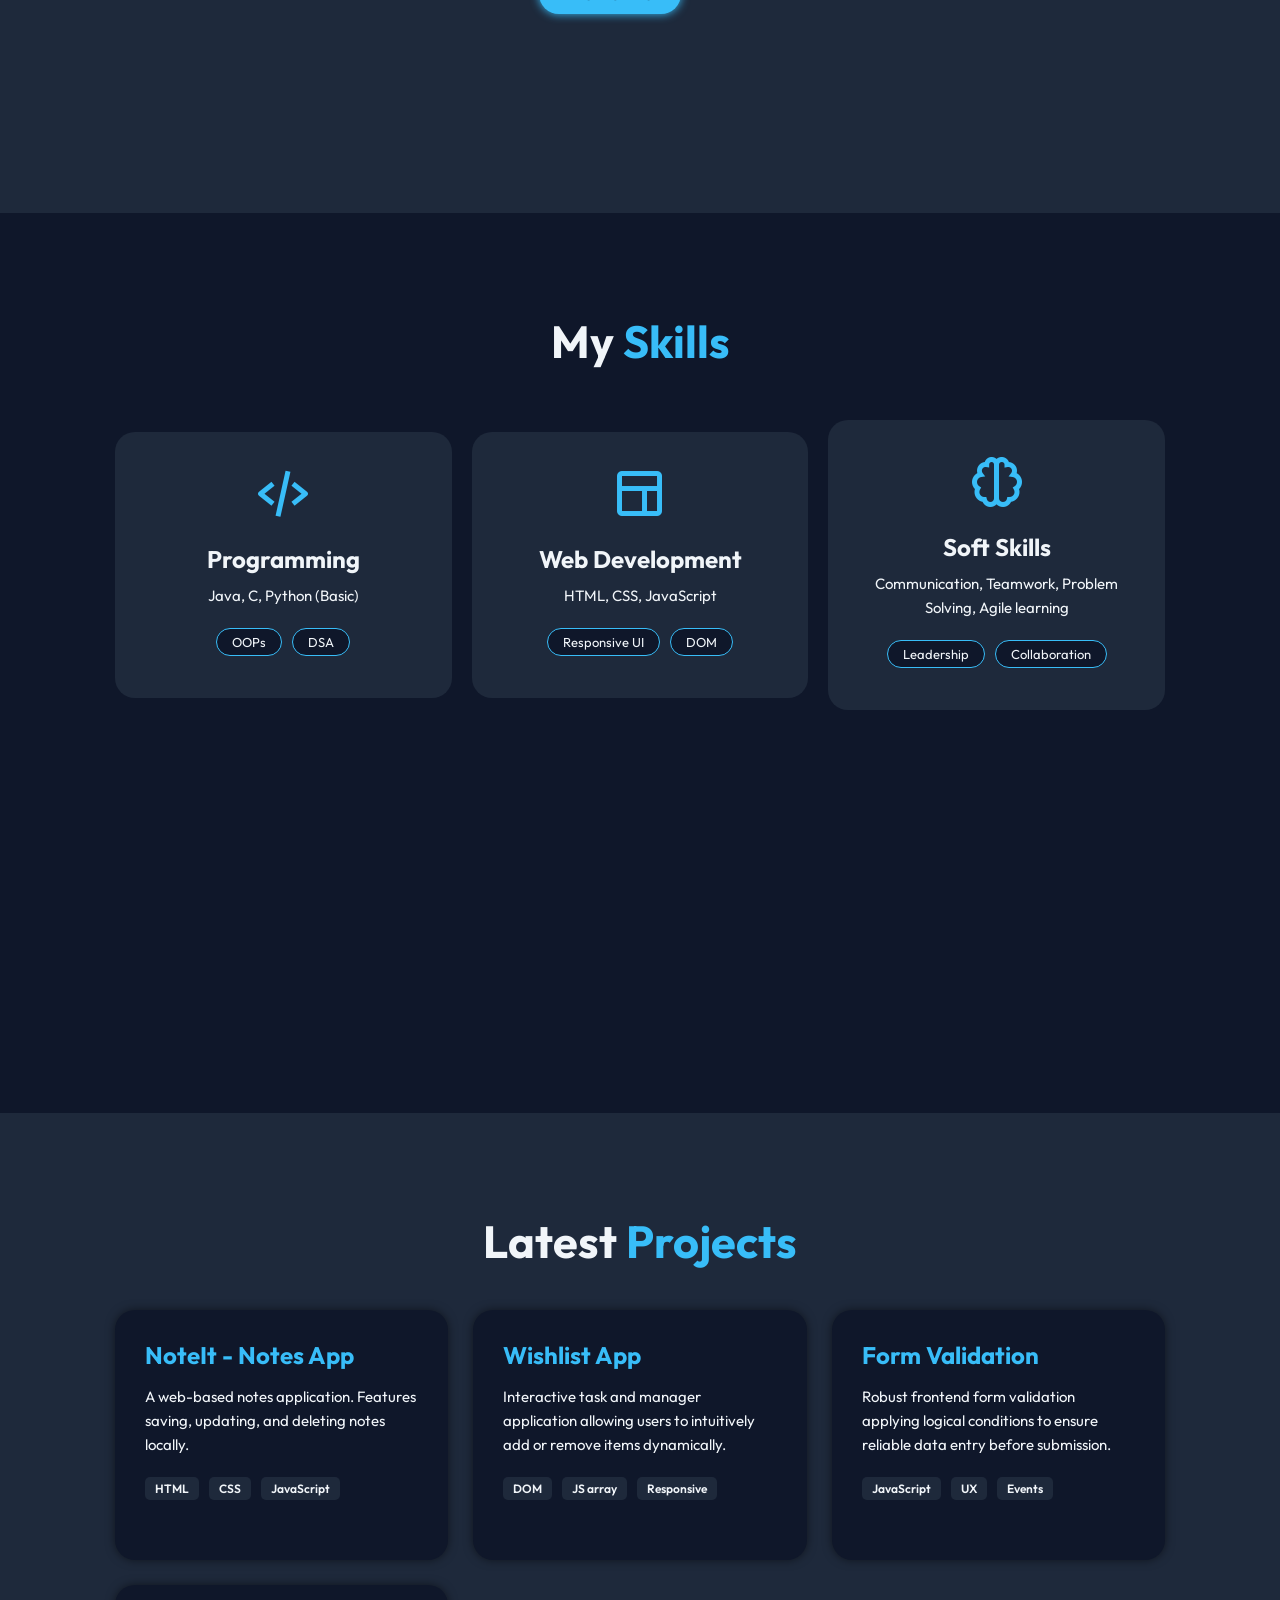
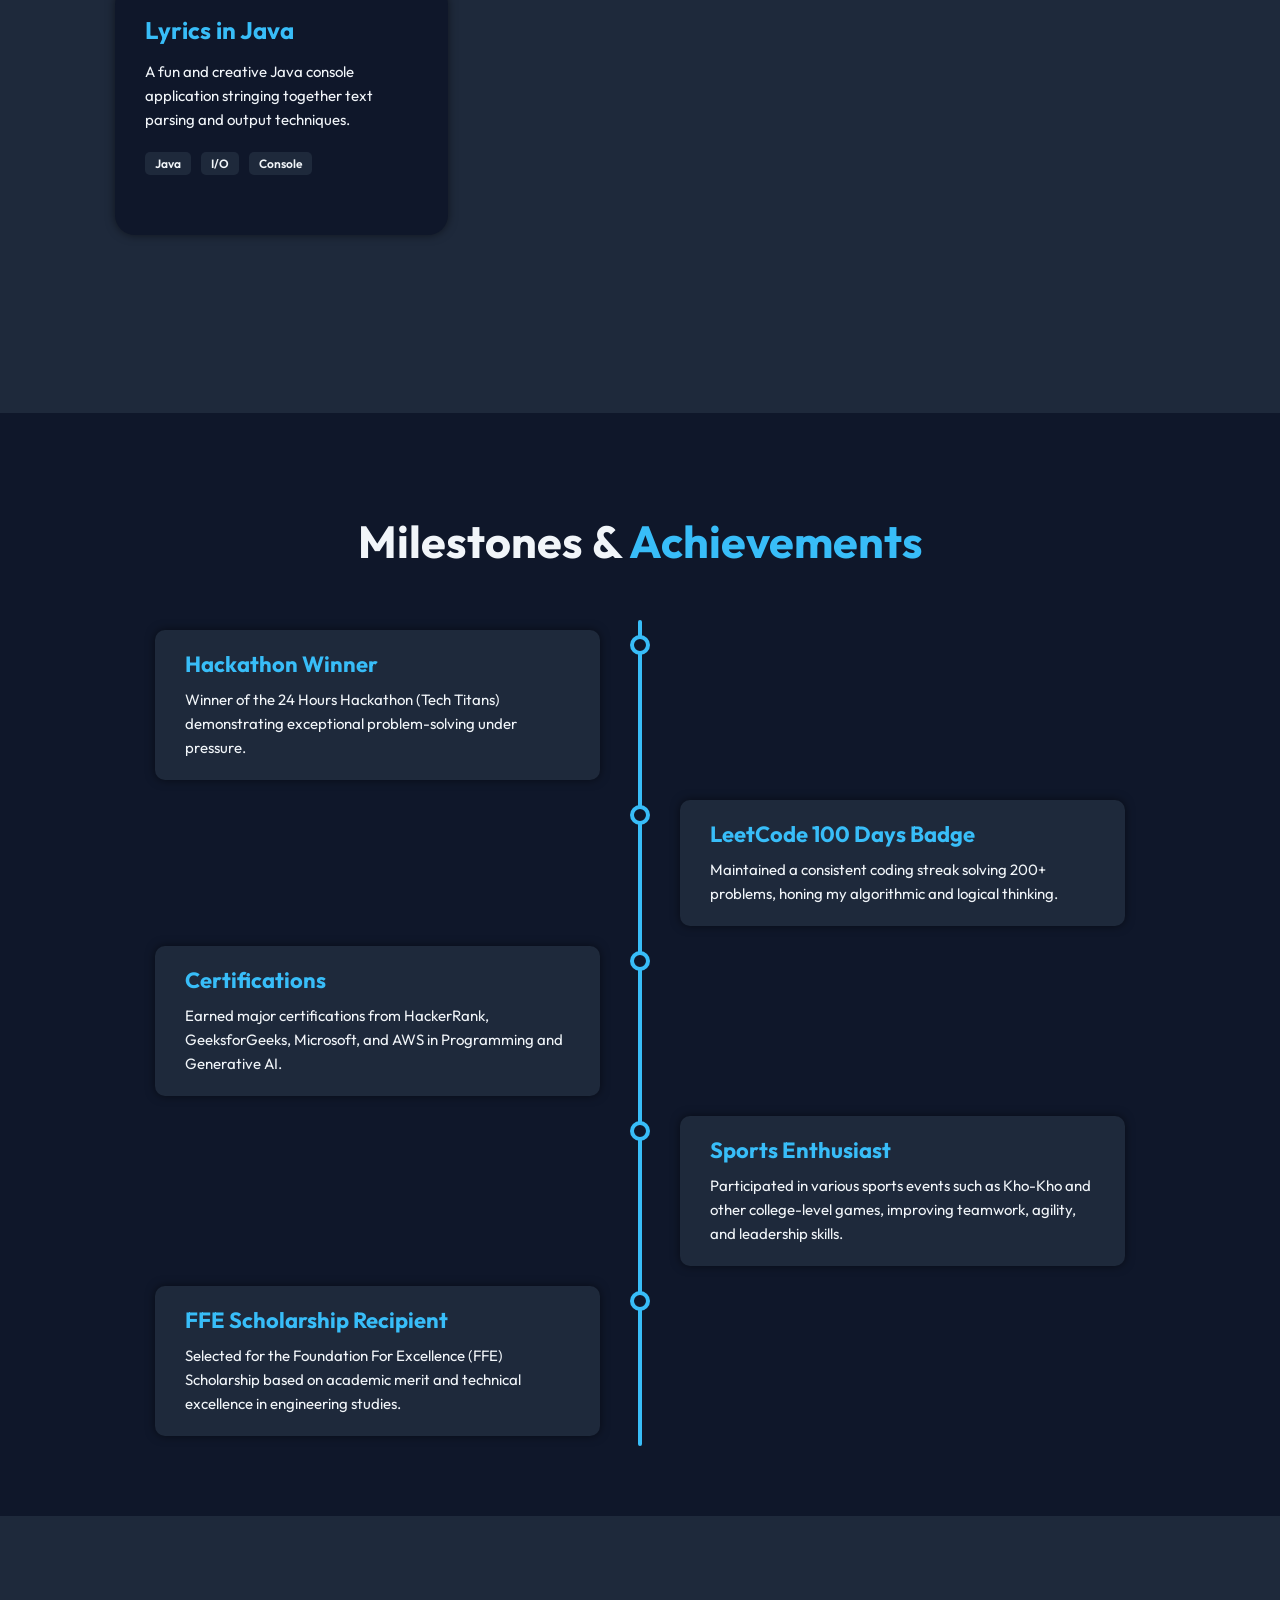
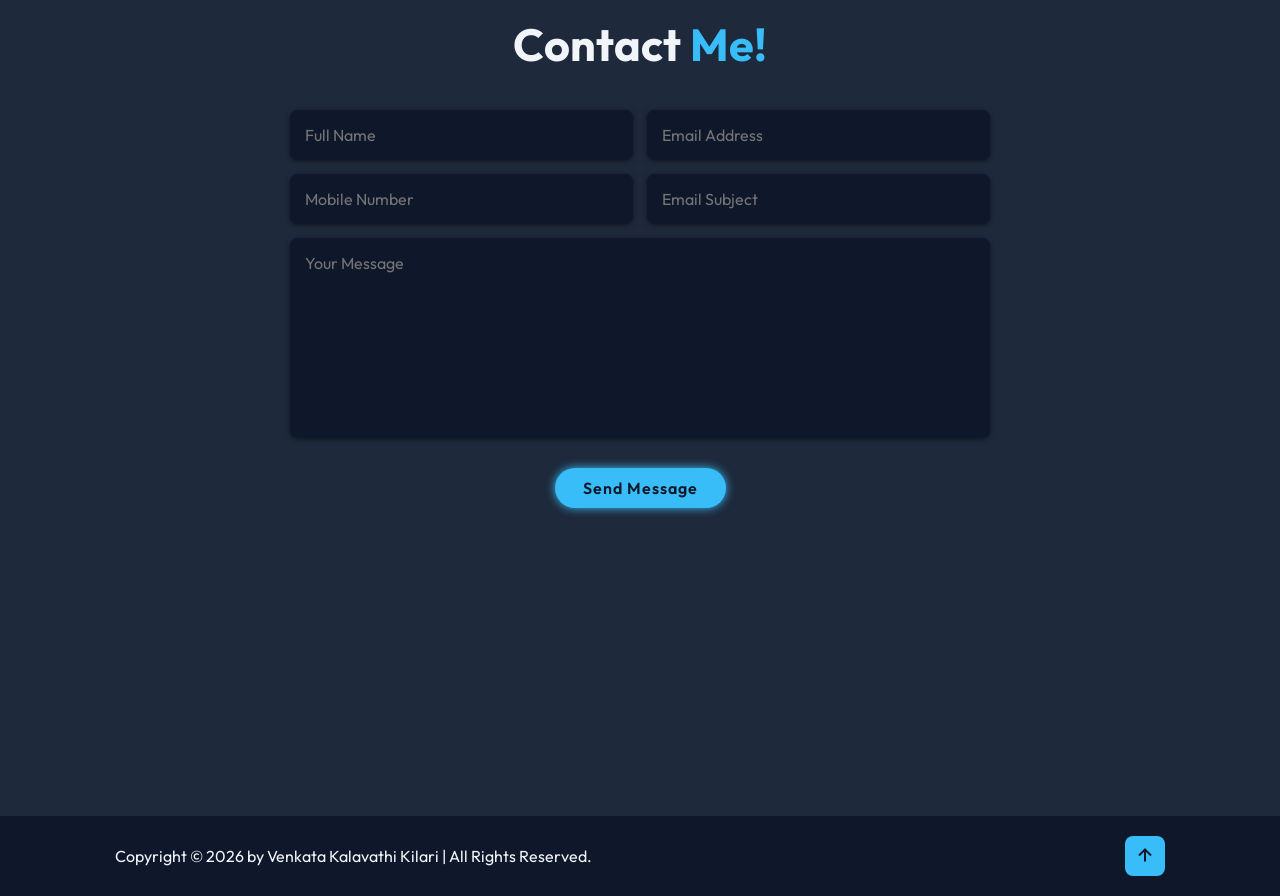
==== commit 7255777b: "//changed resume" ====
--- a/index.html
+++ b/index.html
@@ -13,7 +13,7 @@
 </head>
 <body>
     
-    <!-- Header / Navbar -->
+    <!-- Header / Navbar --> jjj
     <header class="header">
         <a href="#home" class="logo">Venkata Kalavathi Kilari</a>
         
@@ -26,7 +26,8 @@
             <a href="#projects">Projects</a>
             <a href="#achievements">Achievements</a>
             <a href="#contact">Contact</a>
-            <a href="resume(2).pdf" download class="btn">Resume</a>
+            <a href="./kala_resume%20.pdf" download class="btn"> Resume
+</a>
             <div class="theme-toggle">
                 <i class='bx bx-moon' id="theme-btn"></i>
             </div>
